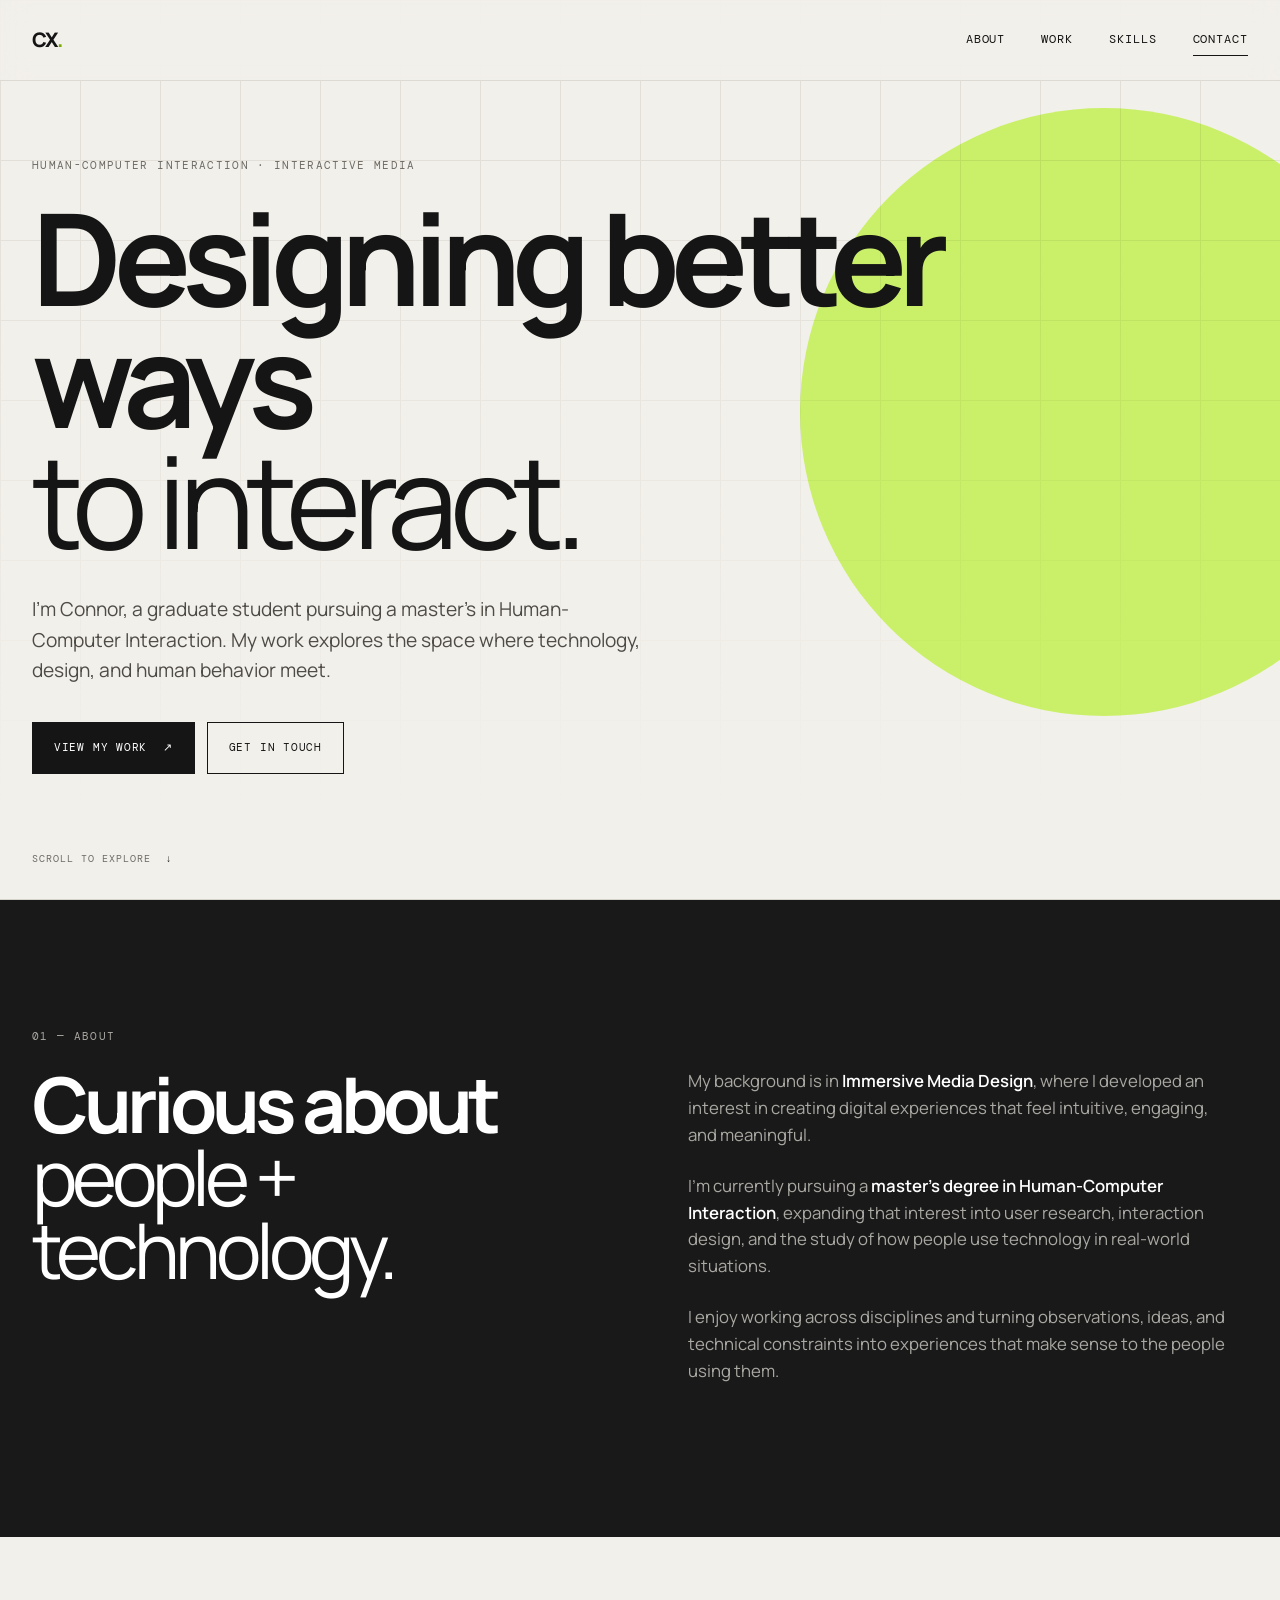
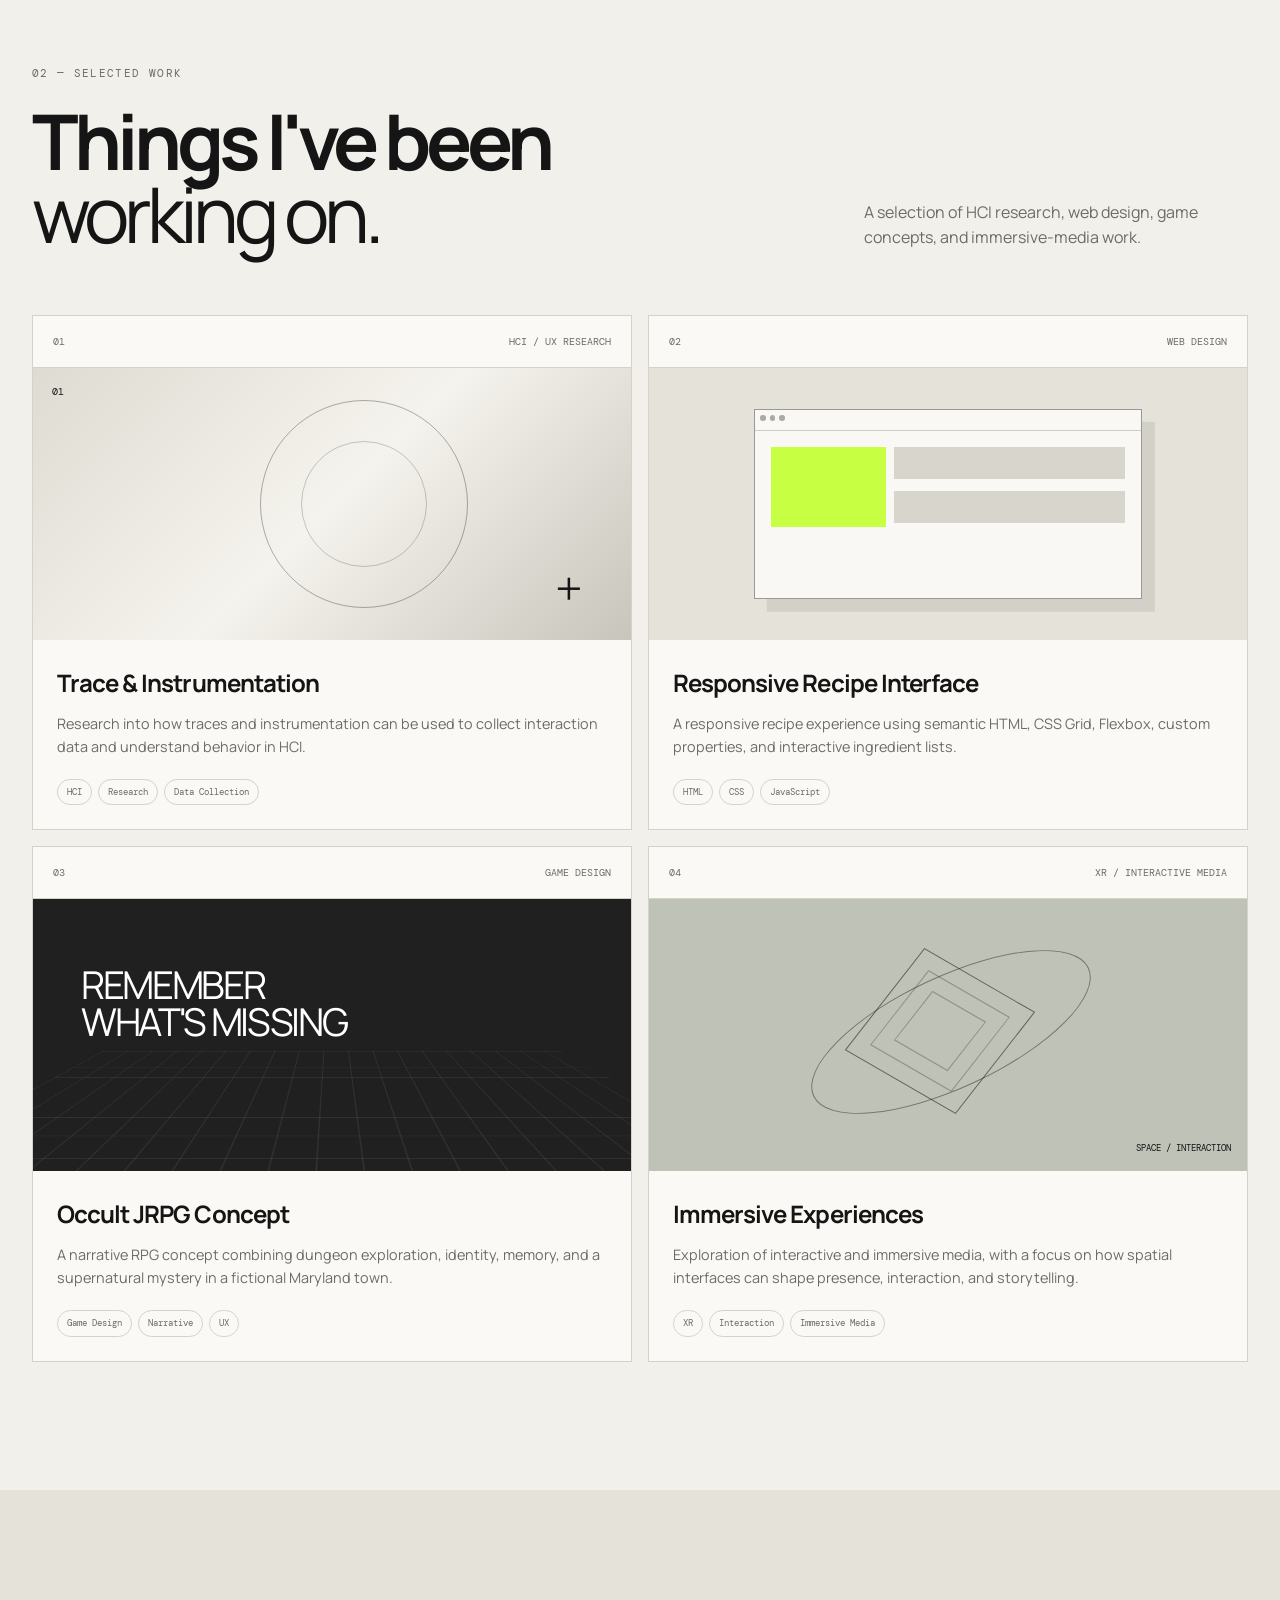
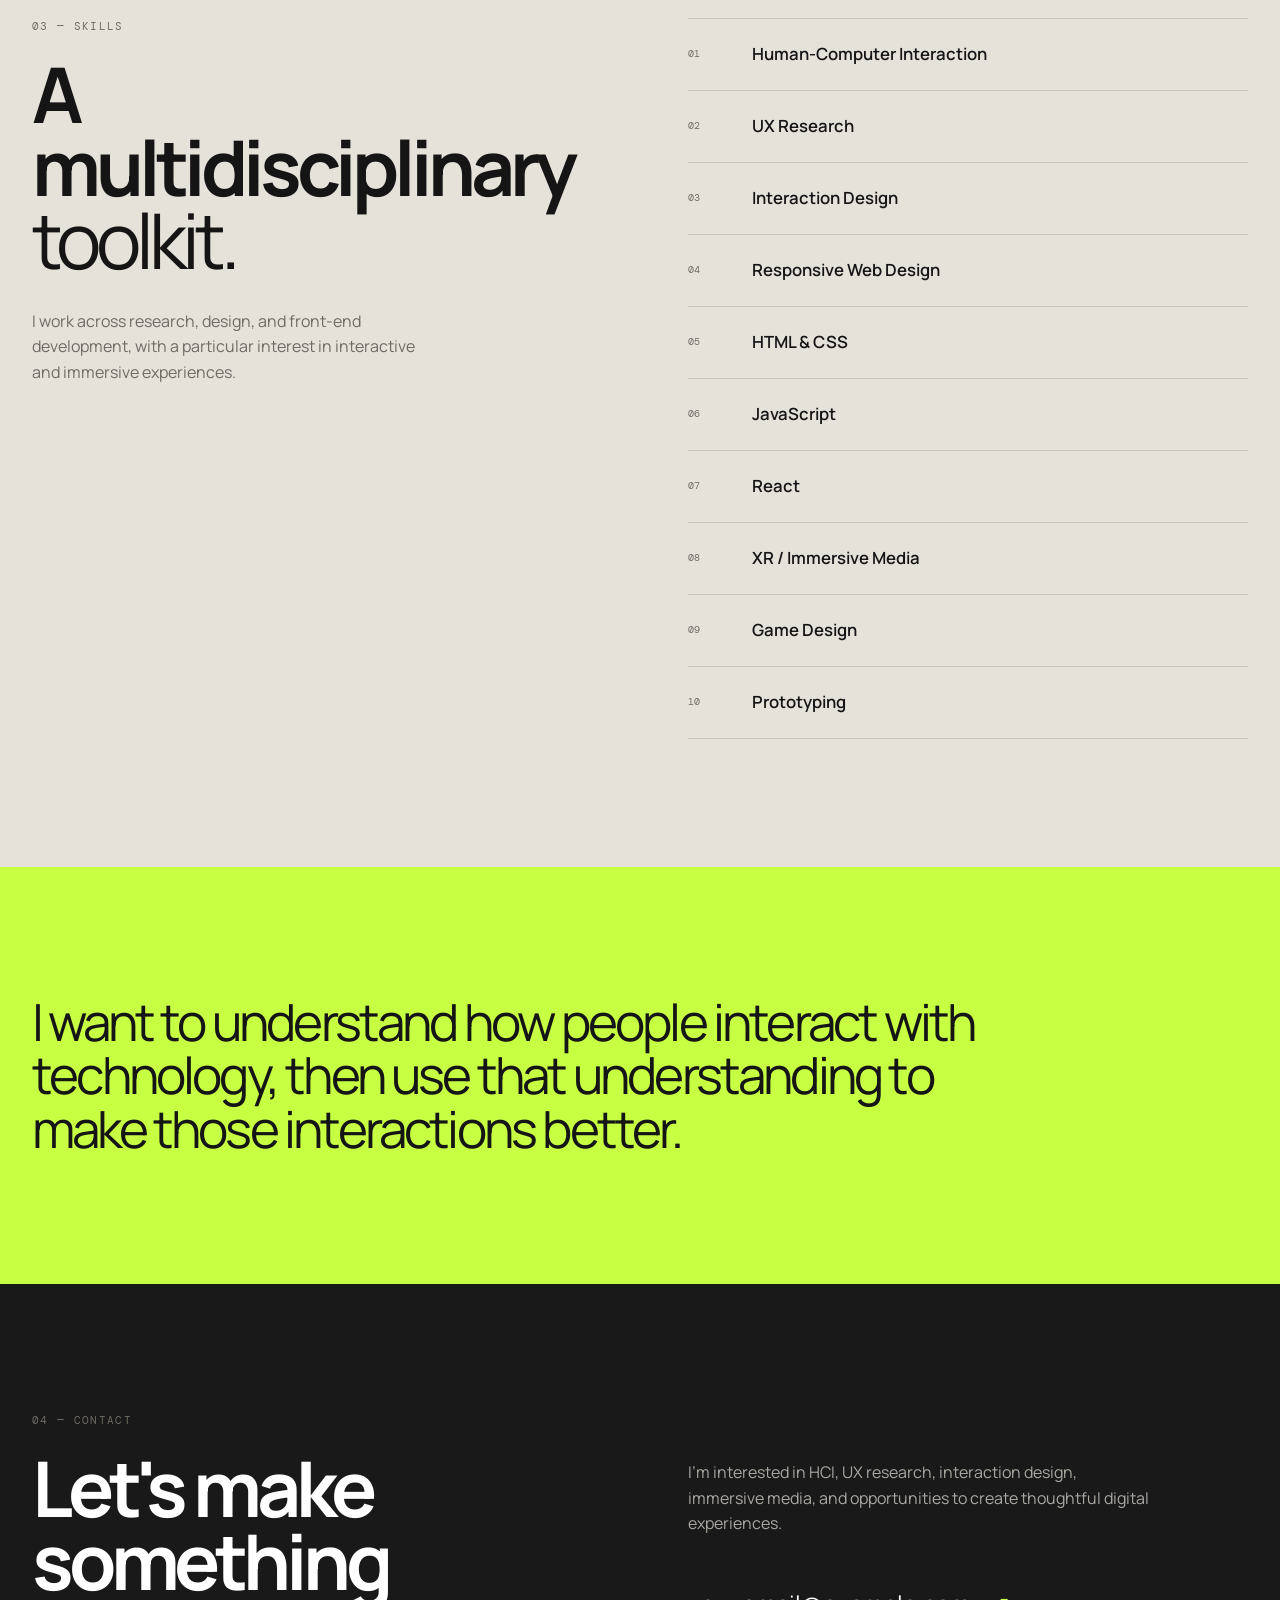
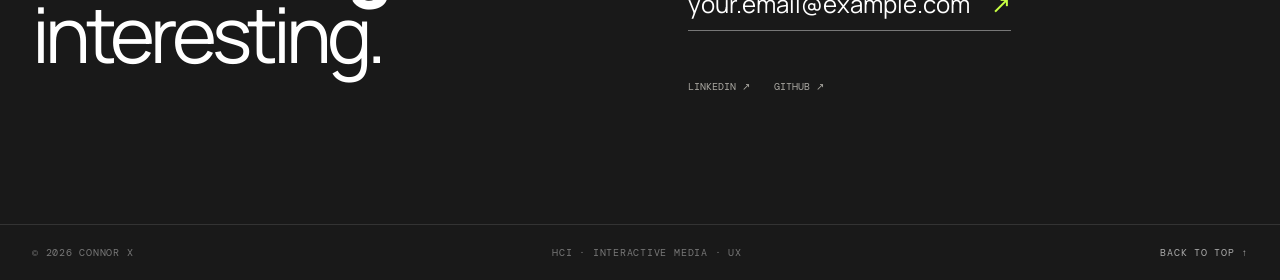
==== index.html @ c1ee963e "initial commit" ====
<!DOCTYPE html>
<html lang="en">
<head>
  <meta charset="UTF-8">
  <meta name="viewport" content="width=device-width, initial-scale=1.0">
  <meta name="description" content="Connor X — Human-Computer Interaction and immersive media portfolio.">
  <title>Connor X | HCI & Interactive Media</title>
  <link rel="stylesheet" href="style.css">
</head>
<body>
  <header class="site-header">
    <nav class="nav container" aria-label="Main navigation">
      <a class="logo" href="#top">CX<span>.</span></a>
      <button class="menu-toggle" aria-label="Open navigation" aria-expanded="false">
        <span></span><span></span><span></span>
      </button>
      <div class="nav-links">
        <a href="#about">About</a>
        <a href="#work">Work</a>
        <a href="#skills">Skills</a>
        <a href="#contact">Contact</a>
      </div>
    </nav>
  </header>

  <main id="top">
    <section class="hero">
      <div class="hero-grid" aria-hidden="true"></div>
      <div class="hero-orb" aria-hidden="true"></div>

      <div class="container hero-content">
        <p class="eyebrow">Human-Computer Interaction · Interactive Media</p>
        <h1>Designing better ways<br><em>to interact.</em></h1>
        <p class="hero-copy">
          I'm Connor, a graduate student pursuing a master's in Human-Computer
          Interaction. My work explores the space where technology, design,
          and human behavior meet.
        </p>
        <div class="hero-actions">
          <a class="button primary" href="#work">View my work <span>↗</span></a>
          <a class="button secondary" href="#contact">Get in touch</a>
        </div>
      </div>

      <div class="scroll-note">SCROLL TO EXPLORE <span>↓</span></div>
    </section>

    <section id="about" class="section about">
      <div class="container split">
        <div>
          <p class="eyebrow">01 — About</p>
          <h2>Curious about<br><em>people + technology.</em></h2>
        </div>

        <div class="about-copy">
          <p>
            My background is in <strong>Immersive Media Design</strong>, where I
            developed an interest in creating digital experiences that feel
            intuitive, engaging, and meaningful.
          </p>
          <p>
            I'm currently pursuing a <strong>master's degree in Human-Computer
            Interaction</strong>, expanding that interest into user research,
            interaction design, and the study of how people use technology in
            real-world situations.
          </p>
          <p>
            I enjoy working across disciplines and turning observations,
            ideas, and technical constraints into experiences that make sense
            to the people using them.
          </p>
        </div>
      </div>
    </section>

    <section id="work" class="section work">
      <div class="container">
        <div class="section-heading">
          <div>
            <p class="eyebrow">02 — Selected work</p>
            <h2>Things I've been<br><em>working on.</em></h2>
          </div>
          <p class="section-intro">
            A selection of HCI research, web design, game concepts, and
            immersive-media work.
          </p>
        </div>

        <div class="project-grid">
          <article class="project-card">
            <div class="project-top">
              <span>01</span>
              <span>HCI / UX Research</span>
            </div>
            <div class="project-visual research-visual">
              <span class="visual-number">01</span>
              <div class="visual-ring"></div>
              <div class="visual-cross">+</div>
            </div>
            <div class="project-info">
              <h3>Trace &amp; Instrumentation</h3>
              <p>
                Research into how traces and instrumentation can be used to
                collect interaction data and understand behavior in HCI.
              </p>
              <div class="tags">
                <span>HCI</span><span>Research</span><span>Data Collection</span>
              </div>
            </div>
          </article>

          <article class="project-card">
            <div class="project-top">
              <span>02</span>
              <span>Web Design</span>
            </div>
            <div class="project-visual web-visual">
              <div class="browser-frame">
                <div class="browser-bar"><i></i><i></i><i></i></div>
                <div class="browser-content">
                  <div></div><div></div><div></div>
                </div>
              </div>
            </div>
            <div class="project-info">
              <h3>Responsive Recipe Interface</h3>
              <p>
                A responsive recipe experience using semantic HTML, CSS Grid,
                Flexbox, custom properties, and interactive ingredient lists.
              </p>
              <div class="tags">
                <span>HTML</span><span>CSS</span><span>JavaScript</span>
              </div>
            </div>
          </article>

          <article class="project-card">
            <div class="project-top">
              <span>03</span>
              <span>Game Design</span>
            </div>
            <div class="project-visual game-visual">
              <span class="game-title">REMEMBER<br>WHAT'S MISSING</span>
              <div class="game-grid"></div>
            </div>
            <div class="project-info">
              <h3>Occult JRPG Concept</h3>
              <p>
                A narrative RPG concept combining dungeon exploration,
                identity, memory, and a supernatural mystery in a fictional
                Maryland town.
              </p>
              <div class="tags">
                <span>Game Design</span><span>Narrative</span><span>UX</span>
              </div>
            </div>
          </article>

          <article class="project-card">
            <div class="project-top">
              <span>04</span>
              <span>XR / Interactive Media</span>
            </div>
            <div class="project-visual xr-visual">
              <div class="xr-cube"></div>
              <div class="xr-orbit"></div>
              <span class="xr-label">SPACE / INTERACTION</span>
            </div>
            <div class="project-info">
              <h3>Immersive Experiences</h3>
              <p>
                Exploration of interactive and immersive media, with a focus
                on how spatial interfaces can shape presence, interaction,
                and storytelling.
              </p>
              <div class="tags">
                <span>XR</span><span>Interaction</span><span>Immersive Media</span>
              </div>
            </div>
          </article>
        </div>
      </div>
    </section>

    <section id="skills" class="section skills">
      <div class="container split skills-layout">
        <div>
          <p class="eyebrow">03 — Skills</p>
          <h2>A multidisciplinary<br><em>toolkit.</em></h2>
          <p class="muted">
            I work across research, design, and front-end development, with a
            particular interest in interactive and immersive experiences.
          </p>
        </div>

        <div class="skill-list">
          <div class="skill"><span>01</span><strong>Human-Computer Interaction</strong></div>
          <div class="skill"><span>02</span><strong>UX Research</strong></div>
          <div class="skill"><span>03</span><strong>Interaction Design</strong></div>
          <div class="skill"><span>04</span><strong>Responsive Web Design</strong></div>
          <div class="skill"><span>05</span><strong>HTML &amp; CSS</strong></div>
          <div class="skill"><span>06</span><strong>JavaScript</strong></div>
          <div class="skill"><span>07</span><strong>React</strong></div>
          <div class="skill"><span>08</span><strong>XR / Immersive Media</strong></div>
          <div class="skill"><span>09</span><strong>Game Design</strong></div>
          <div class="skill"><span>10</span><strong>Prototyping</strong></div>
        </div>
      </div>
    </section>

    <section class="statement">
      <div class="container">
        <p>
          I want to understand how people interact with technology,
          then use that understanding to make those interactions better.
        </p>
      </div>
    </section>

    <section id="contact" class="section contact">
      <div class="container contact-inner">
        <div>
          <p class="eyebrow">04 — Contact</p>
          <h2>Let's make something<br><em>interesting.</em></h2>
        </div>

        <div class="contact-right">
          <p>
            I'm interested in HCI, UX research, interaction design, immersive
            media, and opportunities to create thoughtful digital experiences.
          </p>

          <!-- Replace these placeholder links with your actual contact information. -->
          <a class="contact-link" href="mailto:your.email@example.com">
            your.email@example.com <span>↗</span>
          </a>

          <div class="socials">
            <a href="#" aria-label="LinkedIn">LinkedIn ↗</a>
            <a href="#" aria-label="GitHub">GitHub ↗</a>
          </div>
        </div>
      </div>
    </section>
  </main>

  <footer>
    <div class="container footer-inner">
      <span>© <span id="year"></span> Connor X</span>
      <span>HCI · Interactive Media · UX</span>
      <a href="#top">Back to top ↑</a>
    </div>
  </footer>

  <script src="script.js"></script>
</body>
</html>
---- style.css ----
@import url('https://fonts.googleapis.com/css2?family=DM+Mono:wght@400;500&family=Manrope:wght@400;500;600;700;800&display=swap');

:root {
  --bg: #f2f0ea;
  --surface: #faf9f5;
  --ink: #151515;
  --muted: #6e6b65;
  --line: #d5d2ca;
  --accent: #c7ff43;
  --dark: #191919;
  --dark-muted: #aaa8a2;
  --space: clamp(5rem, 10vw, 9rem);
  --container: 76rem;
}

* { box-sizing: border-box; }

html {
  scroll-behavior: smooth;
  scroll-padding-top: 5rem;
}

body {
  margin: 0;
  background: var(--bg);
  color: var(--ink);
  font-family: "Manrope", sans-serif;
  line-height: 1.6;
}

body.menu-open { overflow: hidden; }

a { color: inherit; text-decoration: none; }

button { font: inherit; }

.container {
  width: min(calc(100% - 3rem), var(--container));
  margin-inline: auto;
}

/* Navigation */
.site-header {
  position: fixed;
  z-index: 100;
  inset: 0 0 auto;
  background: rgba(242, 240, 234, .88);
  backdrop-filter: blur(14px);
  border-bottom: 1px solid rgba(213, 210, 202, .7);
}

.nav {
  height: 5rem;
  display: flex;
  align-items: center;
  justify-content: space-between;
}

.logo {
  font-size: 1.25rem;
  font-weight: 800;
  letter-spacing: -.06em;
}

.logo span { color: #79a900; }

.nav-links {
  display: flex;
  gap: 2.25rem;
  font-family: "DM Mono", monospace;
  font-size: .72rem;
  text-transform: uppercase;
  letter-spacing: .08em;
}

.nav-links a { position: relative; }

.nav-links a::after {
  content: "";
  position: absolute;
  left: 0;
  bottom: -.4rem;
  width: 100%;
  height: 1px;
  background: var(--ink);
  transform: scaleX(0);
  transform-origin: right;
  transition: transform .25s ease;
}

.nav-links a:hover::after,
.nav-links a.active::after {
  transform: scaleX(1);
  transform-origin: left;
}

.menu-toggle {
  display: none;
  width: 2.5rem;
  height: 2.5rem;
  padding: .5rem;
  border: 0;
  background: transparent;
  cursor: pointer;
}

.menu-toggle span {
  display: block;
  width: 1.4rem;
  height: 1px;
  margin: .3rem auto;
  background: var(--ink);
  transition: transform .2s ease, opacity .2s ease;
}

/* Typography */
.eyebrow {
  margin: 0 0 1.4rem;
  font-family: "DM Mono", monospace;
  font-size: .7rem;
  text-transform: uppercase;
  letter-spacing: .12em;
  color: var(--muted);
}

h1, h2 {
  margin: 0;
  font-weight: 700;
  letter-spacing: -.065em;
  line-height: .95;
}

h1 em, h2 em {
  font-style: normal;
  font-weight: 400;
}

h2 { font-size: clamp(3rem, 6vw, 5.7rem); }

/* Hero */
.hero {
  min-height: 100svh;
  position: relative;
  overflow: hidden;
  display: grid;
  align-items: center;
  border-bottom: 1px solid var(--line);
}

.hero-grid {
  position: absolute;
  inset: 0;
  opacity: .55;
  background-image:
    linear-gradient(var(--line) 1px, transparent 1px),
    linear-gradient(90deg, var(--line) 1px, transparent 1px);
  background-size: 5rem 5rem;
  mask-image: linear-gradient(to bottom, black 20%, transparent 90%);
}

.hero-orb {
  position: absolute;
  width: 38rem;
  height: 38rem;
  right: -8rem;
  top: 12%;
  border-radius: 50%;
  background: var(--accent);
  opacity: .75;
  mix-blend-mode: multiply;
}

.hero-content {
  position: relative;
  z-index: 1;
  padding-block: 8rem 6rem;
}

.hero h1 {
  max-width: 62rem;
  font-size: clamp(4rem, 10vw, 8.5rem);
}

.hero-copy {
  max-width: 38rem;
  margin: 2rem 0 0;
  color: #4e4b46;
  font-size: clamp(1rem, 1.5vw, 1.2rem);
}

.hero-actions {
  display: flex;
  gap: .75rem;
  margin-top: 2.25rem;
}

.button {
  display: inline-flex;
  align-items: center;
  gap: 1rem;
  min-height: 3.25rem;
  padding: 0 1.3rem;
  border: 1px solid var(--ink);
  font-family: "DM Mono", monospace;
  font-size: .7rem;
  text-transform: uppercase;
  letter-spacing: .07em;
  transition: .2s ease;
}

.button.primary {
  background: var(--ink);
  color: white;
}

.button.primary:hover {
  background: #343434;
  transform: translateY(-2px);
}

.button.secondary:hover {
  background: var(--accent);
  transform: translateY(-2px);
}

.scroll-note {
  position: absolute;
  z-index: 1;
  bottom: 2rem;
  left: max(1.5rem, calc((100% - var(--container)) / 2));
  font-family: "DM Mono", monospace;
  font-size: .62rem;
  letter-spacing: .1em;
  color: var(--muted);
}

.scroll-note span {
  margin-left: .5rem;
  color: var(--ink);
}

/* Sections */
.section { padding-block: var(--space); }

.split {
  display: grid;
  grid-template-columns: 1fr 1fr;
  gap: 6rem;
}

.about {
  background: var(--dark);
  color: white;
}

.about .eyebrow { color: var(--dark-muted); }

.about-copy {
  max-width: 34rem;
  padding-top: 2.5rem;
  color: var(--dark-muted);
  font-size: 1.05rem;
}

.about-copy p { margin: 0 0 1.5rem; }

.about-copy strong { color: white; font-weight: 600; }

.section-heading {
  display: flex;
  align-items: end;
  justify-content: space-between;
  gap: 4rem;
  margin-bottom: 4rem;
}

.section-intro {
  max-width: 24rem;
  margin: 0;
  color: var(--muted);
}

/* Projects */
.project-grid {
  display: grid;
  grid-template-columns: repeat(2, 1fr);
  gap: 1rem;
}

.project-card {
  background: var(--surface);
  border: 1px solid var(--line);
  overflow: hidden;
  transition: transform .3s ease, box-shadow .3s ease;
}

.project-card:hover {
  transform: translateY(-6px);
  box-shadow: 0 1rem 2.5rem rgba(0,0,0,.08);
}

.project-top {
  display: flex;
  justify-content: space-between;
  padding: 1.1rem 1.25rem;
  border-bottom: 1px solid var(--line);
  font-family: "DM Mono", monospace;
  font-size: .62rem;
  text-transform: uppercase;
  color: var(--muted);
}

.project-visual {
  height: 17rem;
  position: relative;
  overflow: hidden;
}

/* Project visual 01 */
.research-visual {
  background: linear-gradient(135deg, #dedbd2, #f5f3ed 50%, #c8c5bc);
}

.visual-number {
  position: absolute;
  top: 1rem;
  left: 1.2rem;
  font-family: "DM Mono", monospace;
  font-size: .65rem;
}

.visual-ring {
  position: absolute;
  width: 13rem;
  height: 13rem;
  top: 2rem;
  left: 38%;
  border: 1px solid rgba(0,0,0,.3);
  border-radius: 50%;
}

.visual-ring::after {
  content: "";
  position: absolute;
  inset: 2.5rem;
  border: 1px solid rgba(0,0,0,.2);
  border-radius: 50%;
}

.visual-cross {
  position: absolute;
  right: 8%;
  bottom: 5%;
  font-size: 3rem;
  font-weight: 300;
}

/* Project visual 02 */
.web-visual {
  display: grid;
  place-items: center;
  background:
    linear-gradient(90deg, transparent 49.5%, rgba(0,0,0,.12) 50%, transparent 50.5%),
    linear-gradient(0deg, transparent 49.5%, rgba(0,0,0,.12) 50%, transparent 50.5%),
    #e5e2d9;
  background-size: 3rem 3rem;
}

.browser-frame {
  width: 65%;
  height: 70%;
  background: #f9f8f4;
  border: 1px solid #999;
  box-shadow: .8rem .8rem 0 rgba(0,0,0,.08);
}

.browser-bar {
  height: 1.3rem;
  padding: .35rem;
  display: flex;
  gap: .25rem;
  border-bottom: 1px solid #ccc;
}

.browser-bar i {
  display: block;
  width: .35rem;
  height: .35rem;
  border-radius: 50%;
  background: #aaa;
}

.browser-content {
  display: grid;
  grid-template-columns: 1fr 2fr;
  gap: .5rem;
  padding: 1rem;
}

.browser-content div {
  height: 2rem;
  background: #d8d5cc;
}

.browser-content div:first-child {
  grid-row: span 2;
  height: 5rem;
  background: var(--accent);
}

/* Project visual 03 */
.game-visual {
  background: #202020;
  color: white;
}

.game-grid {
  position: absolute;
  inset: 0;
  background-image:
    linear-gradient(rgba(255,255,255,.08) 1px, transparent 1px),
    linear-gradient(90deg, rgba(255,255,255,.08) 1px, transparent 1px);
  background-size: 2rem 2rem;
  transform: perspective(350px) rotateX(55deg) scale(1.5);
  transform-origin: bottom;
}

.game-title {
  position: absolute;
  z-index: 2;
  top: 25%;
  left: 8%;
  font-size: clamp(1.4rem, 3vw, 2.4rem);
  line-height: .95;
  letter-spacing: -.06em;
}

/* Project visual 04 */
.xr-visual {
  background: #bfc2b7;
}

.xr-cube {
  position: absolute;
  width: 8rem;
  height: 8rem;
  left: 38%;
  top: 25%;
  border: 1px solid rgba(0,0,0,.5);
  transform: rotate(30deg) skew(-8deg);
}

.xr-cube::before,
.xr-cube::after {
  content: "";
  position: absolute;
  inset: 1rem;
  border: 1px solid rgba(0,0,0,.25);
}

.xr-cube::after {
  inset: 2rem;
}

.xr-orbit {
  position: absolute;
  width: 19rem;
  height: 7rem;
  left: 25%;
  top: 28%;
  border: 1px solid rgba(0,0,0,.4);
  border-radius: 50%;
  transform: rotate(-25deg);
}

.xr-label {
  position: absolute;
  right: 1rem;
  bottom: 1rem;
  font-family: "DM Mono", monospace;
  font-size: .55rem;
}

.project-info { padding: 1.5rem; }

.project-info h3 {
  margin: 0 0 .6rem;
  font-size: 1.5rem;
  letter-spacing: -.04em;
}

.project-info p {
  margin: 0 0 1.3rem;
  color: var(--muted);
  font-size: .9rem;
}

.tags {
  display: flex;
  flex-wrap: wrap;
  gap: .4rem;
}

.tags span {
  padding: .3rem .55rem;
  border: 1px solid var(--line);
  border-radius: 100px;
  font-family: "DM Mono", monospace;
  font-size: .58rem;
  color: var(--muted);
}

/* Skills */
.skills { background: #e5e2da; }

.skills-layout { align-items: start; }

.muted {
  max-width: 24rem;
  margin-top: 2rem;
  color: var(--muted);
}

.skill-list { border-top: 1px solid #c7c4bc; }

.skill {
  display: grid;
  grid-template-columns: 3rem 1fr;
  gap: 1rem;
  align-items: center;
  min-height: 4.5rem;
  border-bottom: 1px solid #c7c4bc;
}

.skill span {
  font-family: "DM Mono", monospace;
  font-size: .65rem;
  color: var(--muted);
}

.skill strong {
  font-size: 1.05rem;
  font-weight: 600;
}

/* Statement */
.statement {
  padding-block: 8rem;
  background: var(--accent);
}

.statement p {
  max-width: 60rem;
  margin: 0;
  font-size: clamp(2rem, 4vw, 4.2rem);
  line-height: 1.05;
  letter-spacing: -.055em;
}

/* Contact */
.contact {
  background: var(--dark);
  color: white;
}

.contact-inner {
  display: grid;
  grid-template-columns: 1fr 1fr;
  gap: 6rem;
}

.contact-right { padding-top: 2rem; }

.contact-right > p {
  max-width: 29rem;
  color: var(--dark-muted);
}

.contact-link {
  display: inline-block;
  margin-top: 2rem;
  padding-bottom: .45rem;
  border-bottom: 1px solid #777;
  font-size: clamp(1.1rem, 2vw, 1.5rem);
}

.contact-link span {
  margin-left: 1rem;
  color: var(--accent);
}

.socials {
  display: flex;
  gap: 1.5rem;
  margin-top: 3rem;
}

.socials a {
  font-family: "DM Mono", monospace;
  font-size: .65rem;
  text-transform: uppercase;
  color: var(--dark-muted);
}

.socials a:hover { color: white; }

/* Footer */
footer {
  background: var(--dark);
  color: #777;
  border-top: 1px solid #333;
  padding-block: 1.25rem;
}

.footer-inner {
  display: flex;
  justify-content: space-between;
  font-family: "DM Mono", monospace;
  font-size: .6rem;
  text-transform: uppercase;
  letter-spacing: .08em;
}

.footer-inner a { color: #aaa; }

/* Mobile */
@media (max-width: 48rem) {
  .container { width: min(calc(100% - 2rem), var(--container)); }

  .nav { height: 4.25rem; }

  .menu-toggle { display: block; }

  .nav-links {
    position: absolute;
    top: 4.25rem;
    left: 0;
    right: 0;
    display: none;
    padding: 1.25rem 1rem 1.5rem;
    background: var(--bg);
    border-bottom: 1px solid var(--line);
    flex-direction: column;
    gap: 1rem;
  }

  .nav-links.open { display: flex; }

  .menu-toggle.open span:nth-child(1) { transform: translateY(.4rem) rotate(45deg); }
  .menu-toggle.open span:nth-child(2) { opacity: 0; }
  .menu-toggle.open span:nth-child(3) { transform: translateY(-.4rem) rotate(-45deg); }

  .hero-content { padding-top: 8rem; }

  .hero h1 { font-size: clamp(3.5rem, 17vw, 6rem); }

  .hero-orb {
    width: 20rem;
    height: 20rem;
    right: -9rem;
    top: 25%;
  }

  .hero-copy { max-width: 29rem; }

  .hero-actions {
    flex-direction: column;
    align-items: stretch;
    max-width: 18rem;
  }

  .button { justify-content: space-between; }

  .scroll-note { display: none; }

  .split,
  .contact-inner {
    grid-template-columns: 1fr;
    gap: 2.5rem;
  }

  .about-copy,
  .contact-right { padding-top: 0; }

  .section-heading {
    display: block;
    margin-bottom: 2.5rem;
  }

  .section-intro { margin-top: 1.5rem; }

  .project-grid { grid-template-columns: 1fr; }

  .project-visual { height: 14rem; }

  .statement { padding-block: 5rem; }

  .footer-inner {
    gap: 1rem;
    flex-wrap: wrap;
  }
}

@media (prefers-reduced-motion: reduce) {
  html { scroll-behavior: auto; }

  *, *::before, *::after {
    transition: none !important;
  }
}
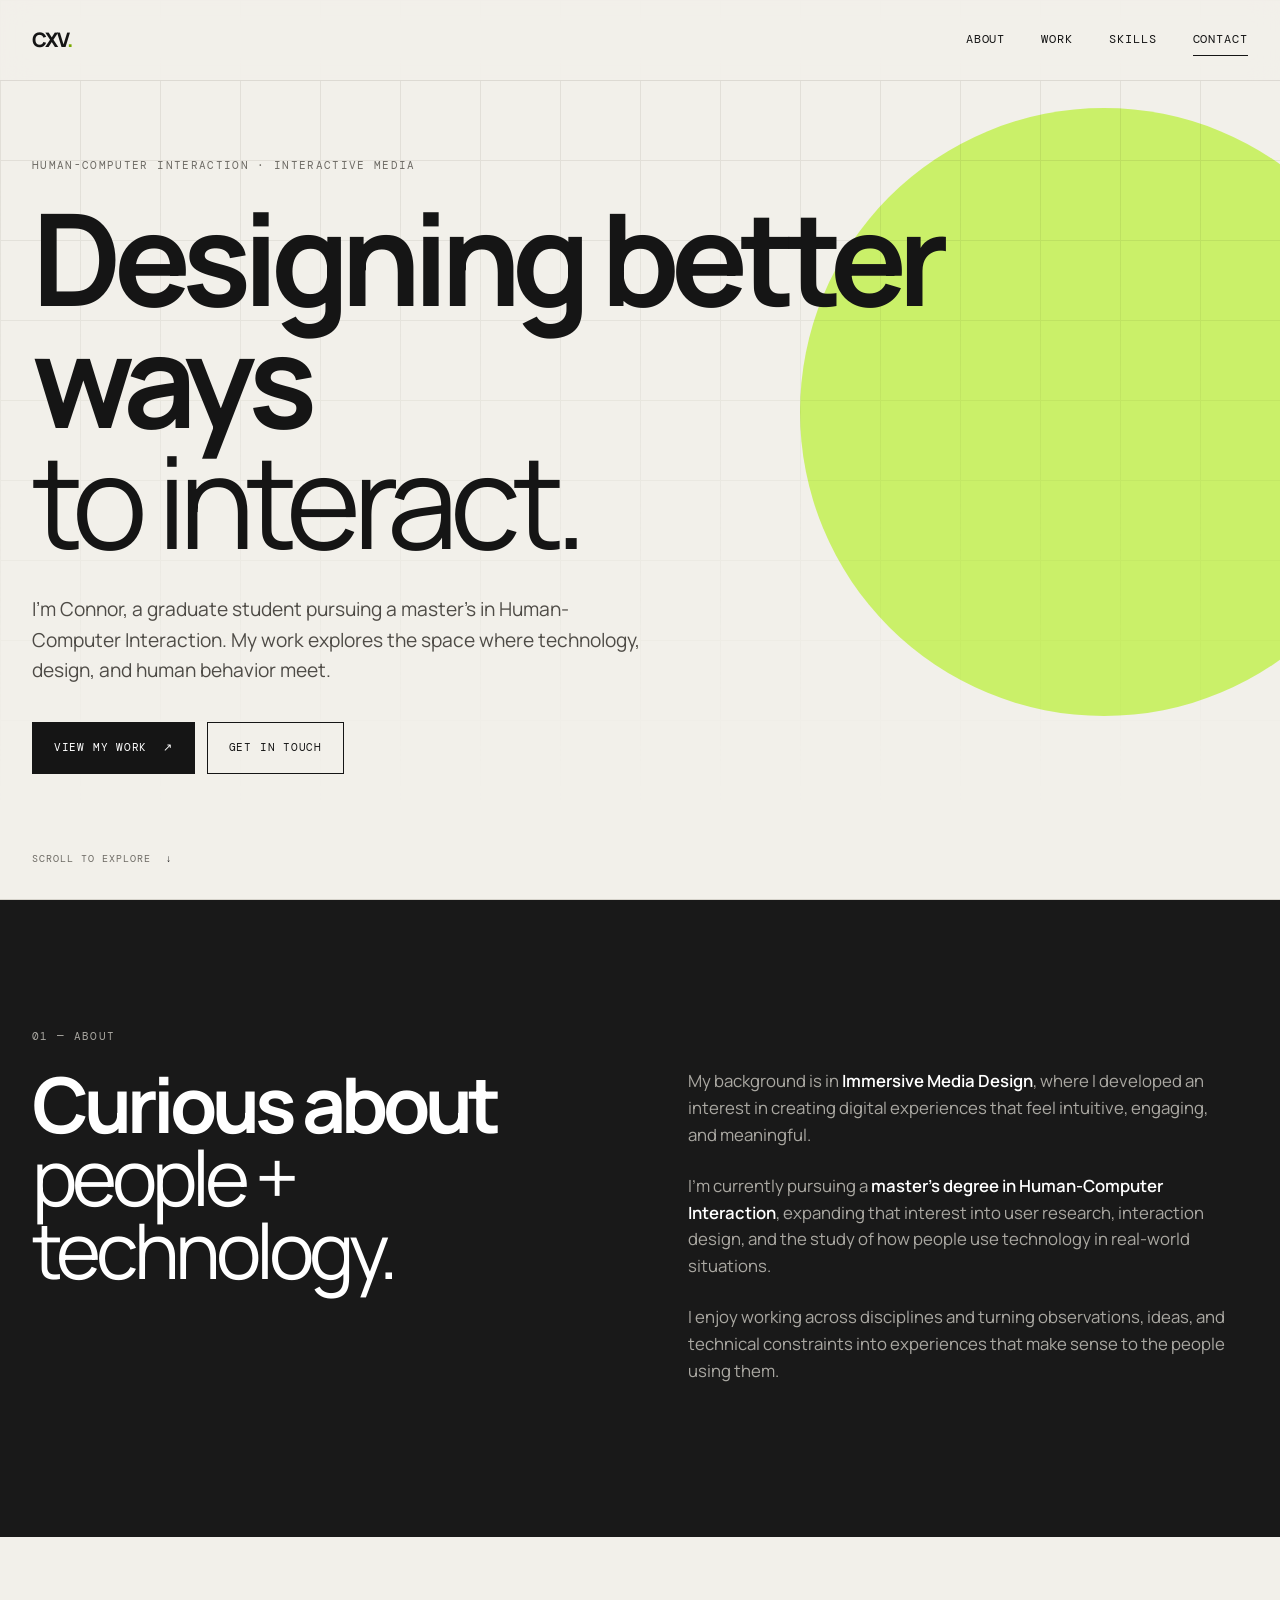
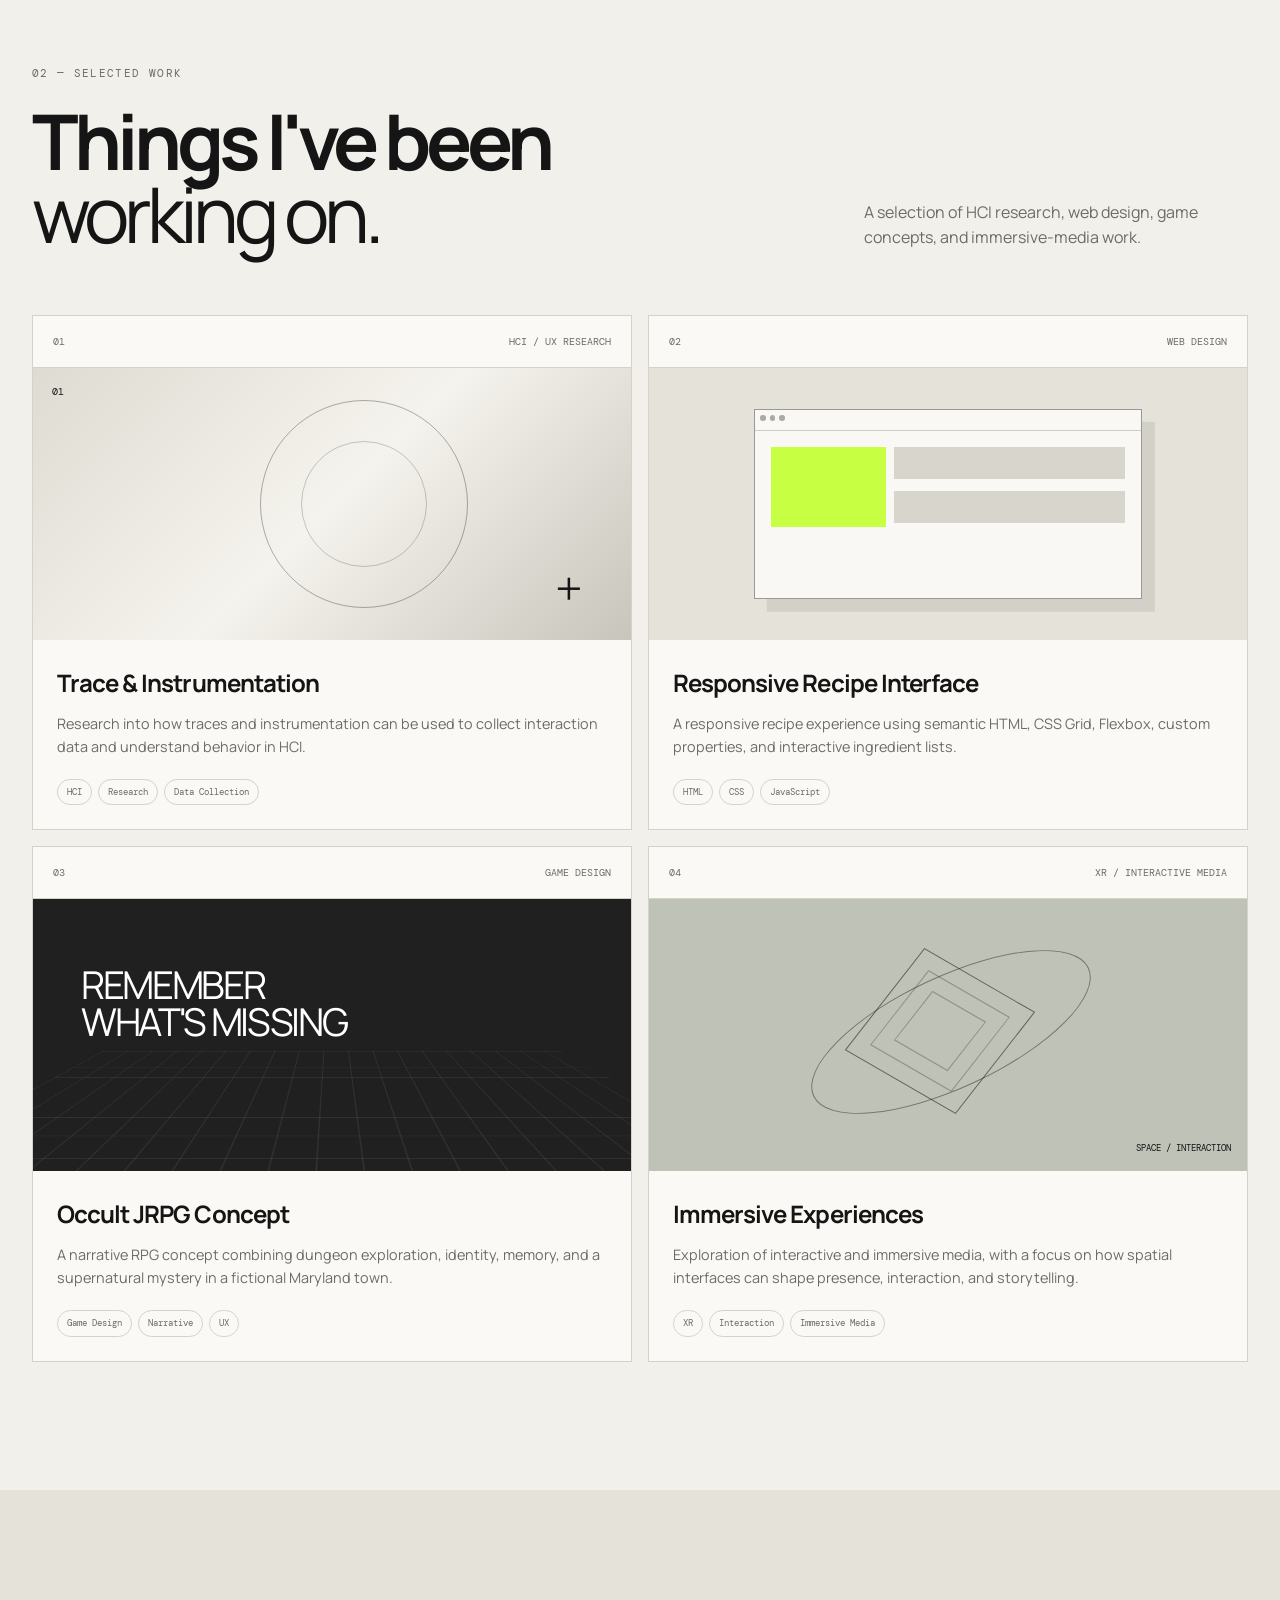
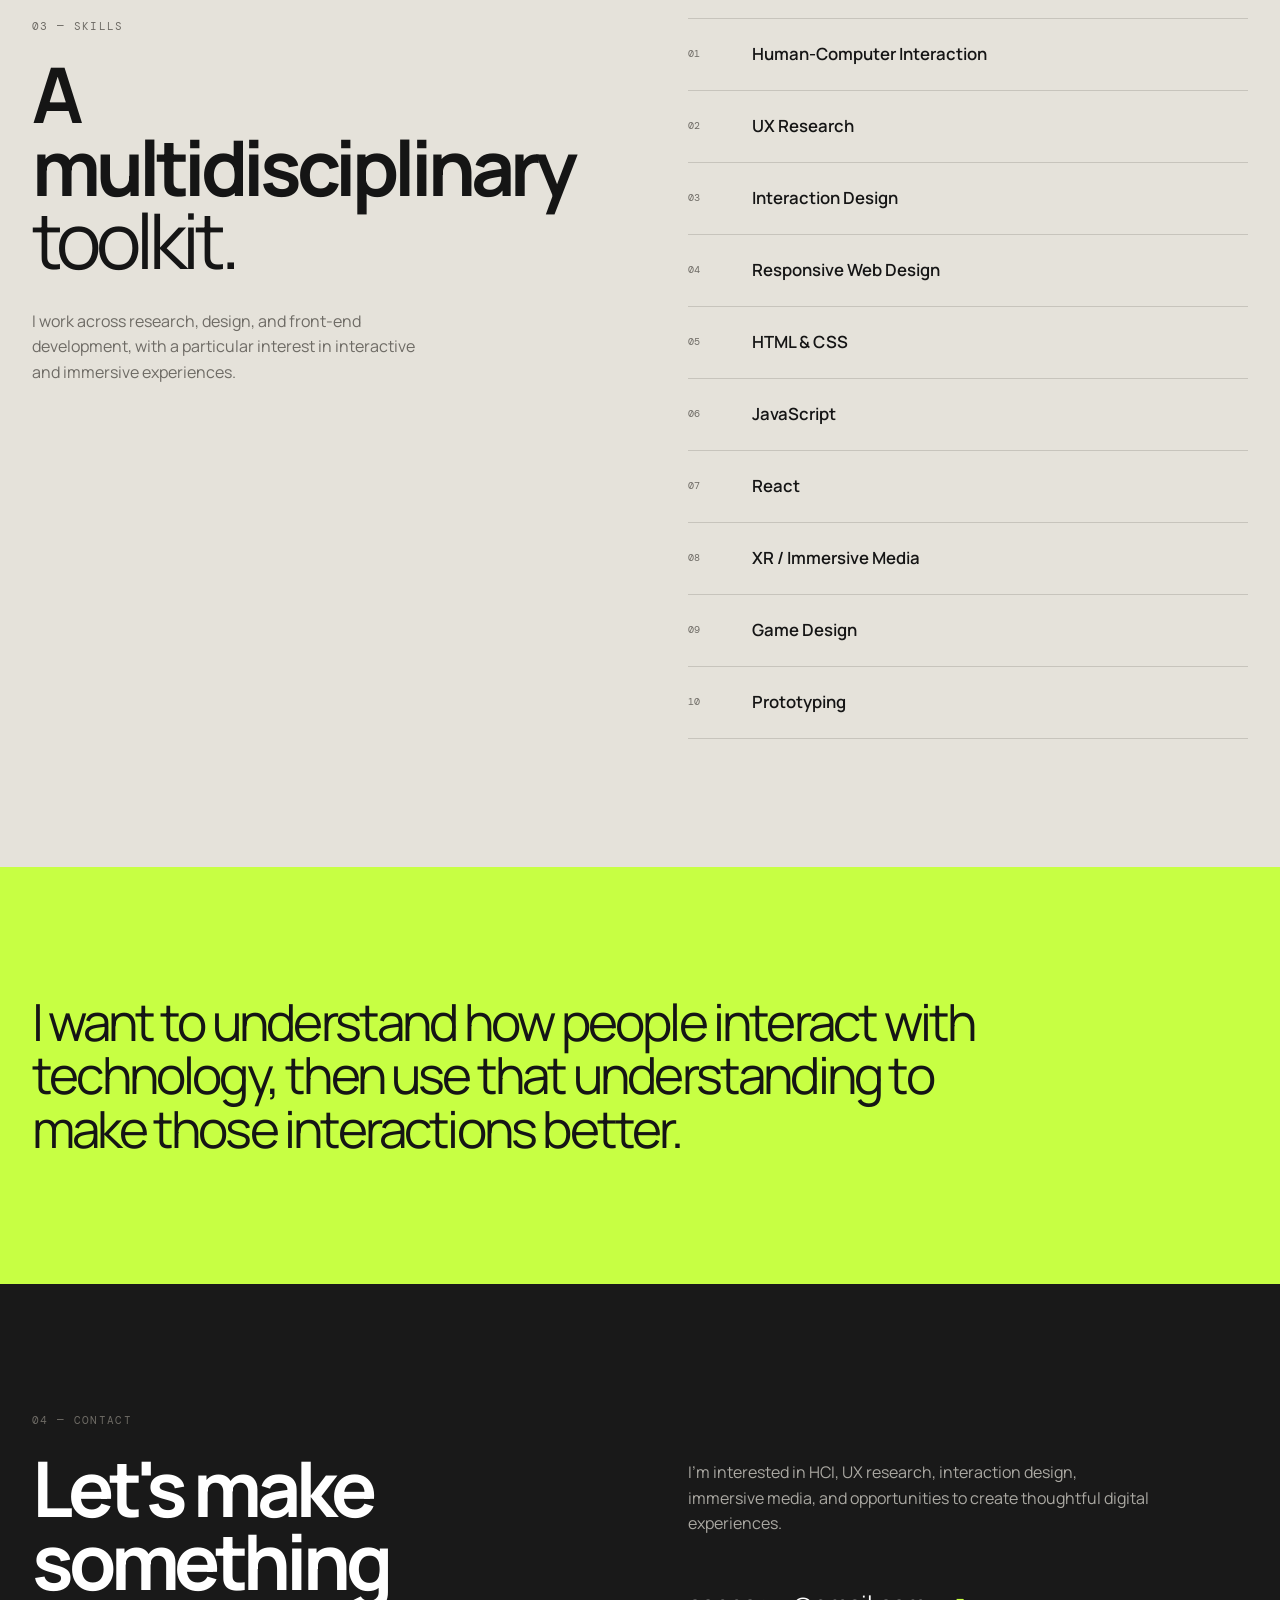
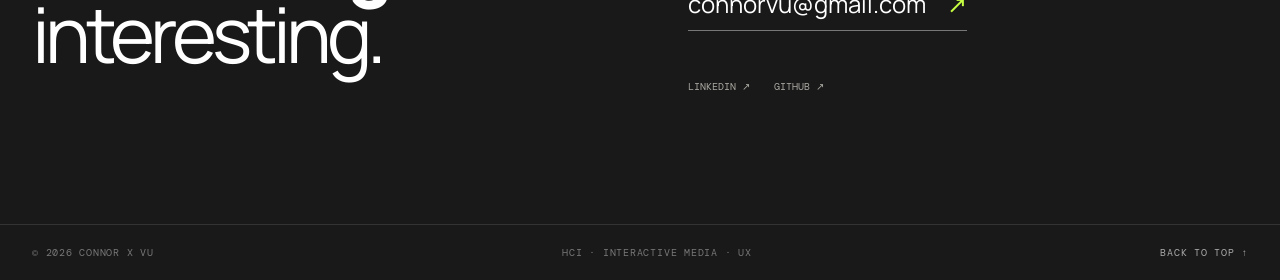
==== commit e411a6e3: "Add files via upload" ====
--- a/index.html
+++ b/index.html
@@ -4,13 +4,13 @@
   <meta charset="UTF-8">
   <meta name="viewport" content="width=device-width, initial-scale=1.0">
   <meta name="description" content="Connor X — Human-Computer Interaction and immersive media portfolio.">
-  <title>Connor X | HCI & Interactive Media</title>
+  <title>Connor Vu | HCI & Interactive Media</title>
   <link rel="stylesheet" href="style.css">
 </head>
 <body>
   <header class="site-header">
     <nav class="nav container" aria-label="Main navigation">
-      <a class="logo" href="#top">CX<span>.</span></a>
+      <a class="logo" href="#top">CXV<span>.</span></a>
       <button class="menu-toggle" aria-label="Open navigation" aria-expanded="false">
         <span></span><span></span><span></span>
       </button>
@@ -231,8 +231,8 @@
           </p>
 
           <!-- Replace these placeholder links with your actual contact information. -->
-          <a class="contact-link" href="mailto:your.email@example.com">
-            your.email@example.com <span>↗</span>
+          <a class="contact-link" href="mailto:connorvu@gmail.com">
+            connorvu@gmail.com <span>↗</span>
           </a>
 
           <div class="socials">
@@ -246,7 +246,7 @@
 
   <footer>
     <div class="container footer-inner">
-      <span>© <span id="year"></span> Connor X</span>
+      <span>© <span id="year"></span> Connor X Vu</span>
       <span>HCI · Interactive Media · UX</span>
       <a href="#top">Back to top ↑</a>
     </div>
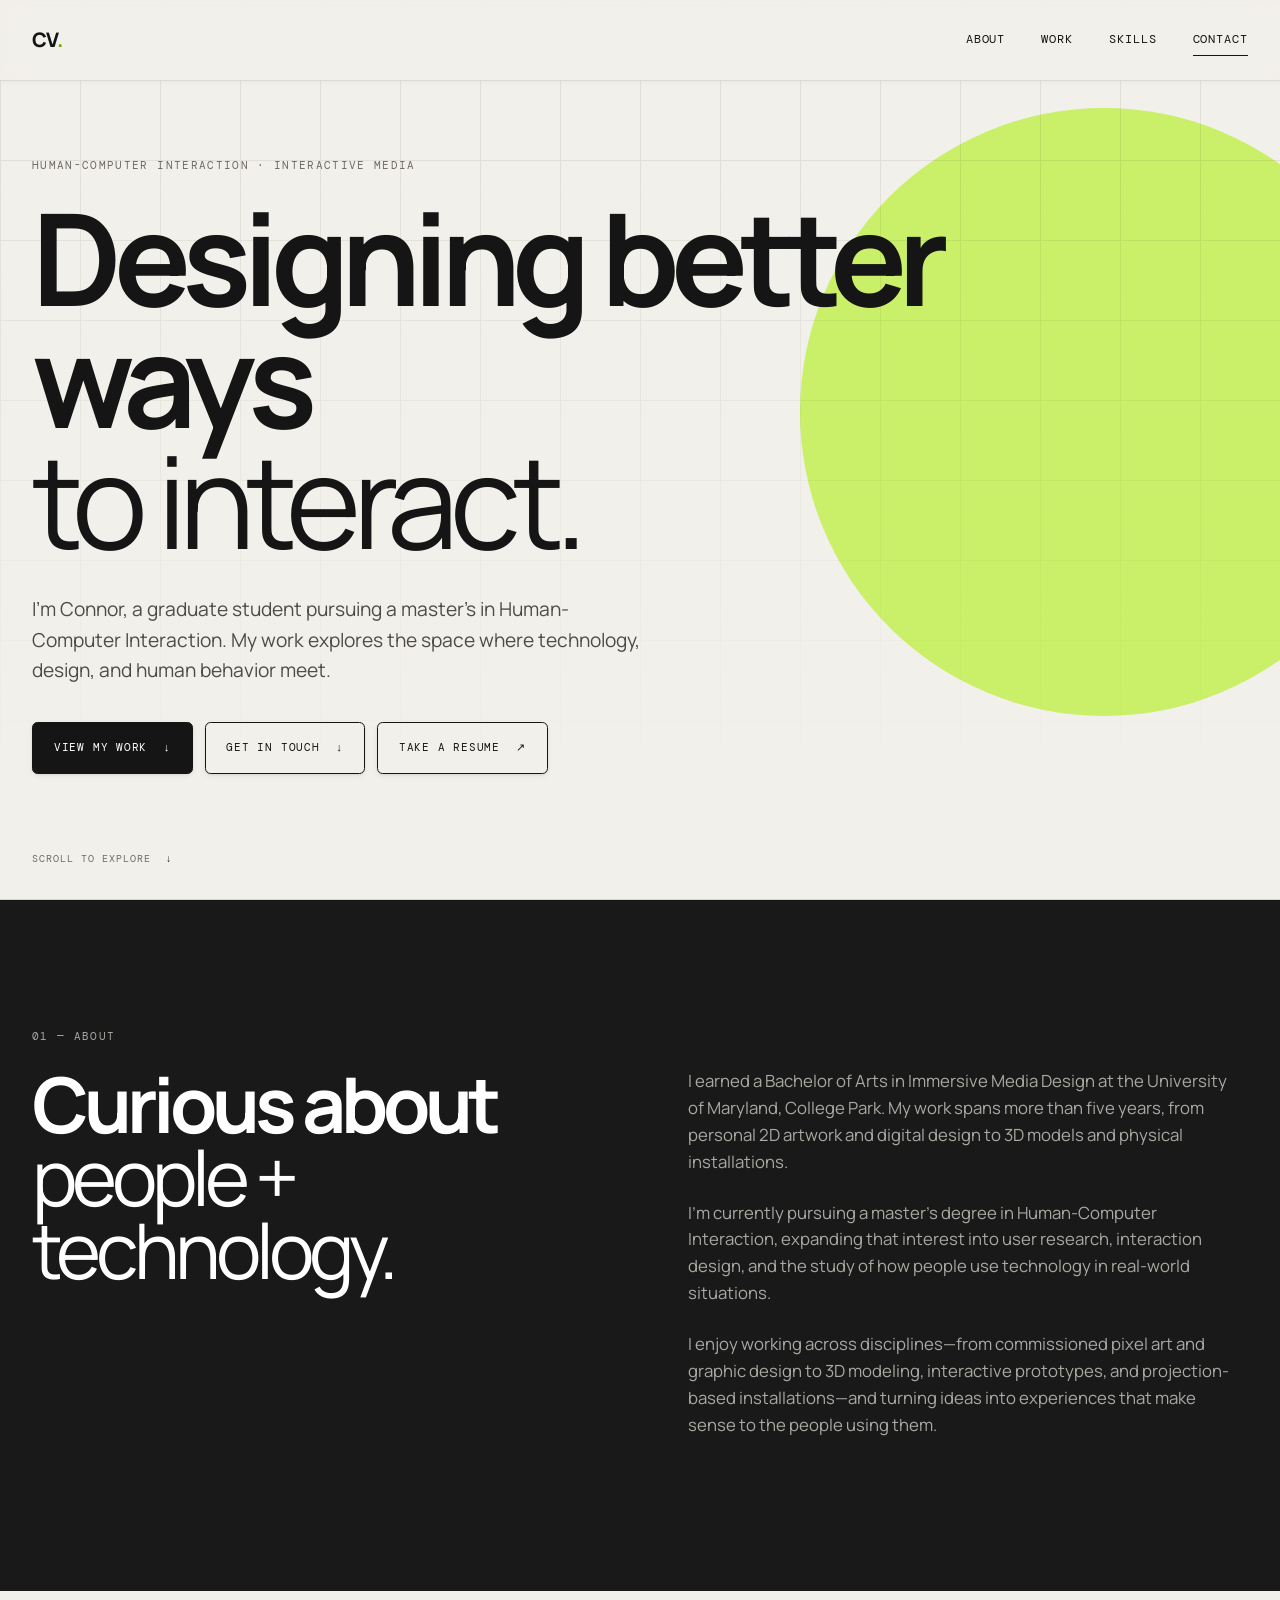
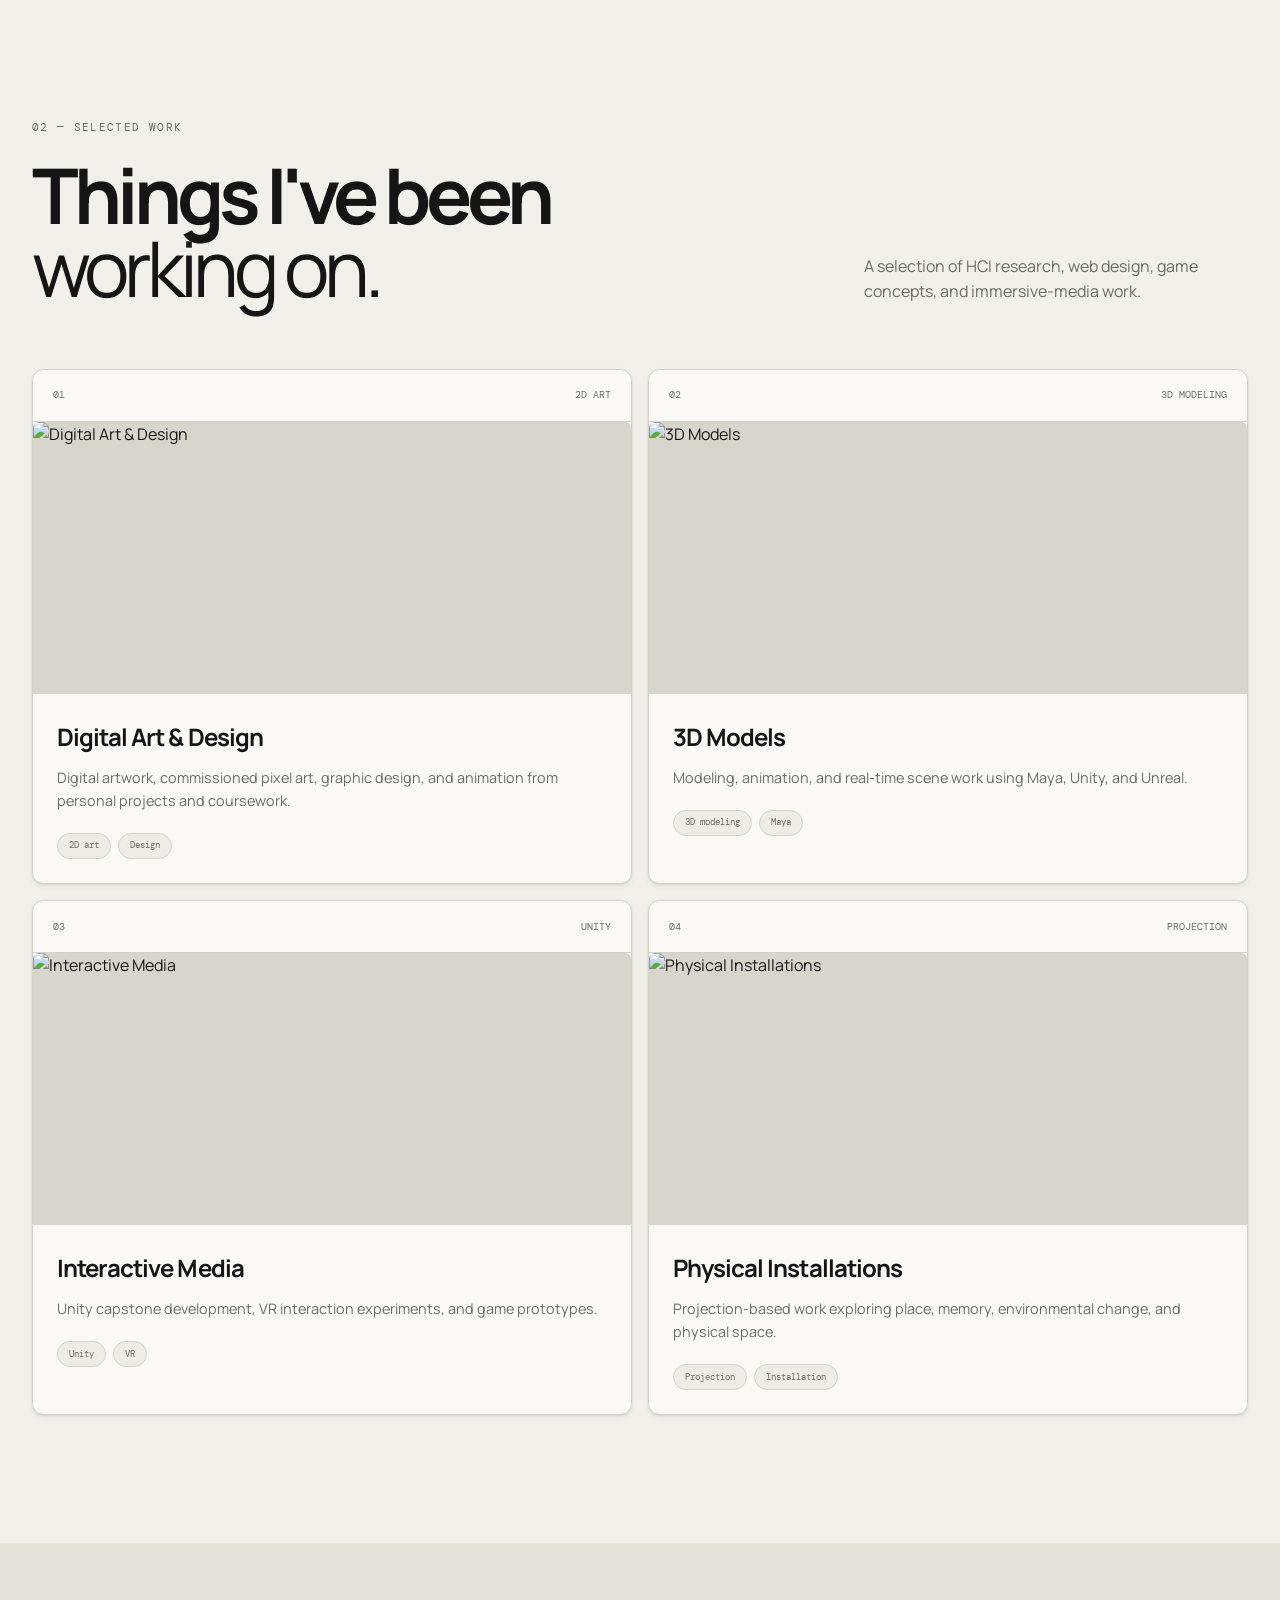
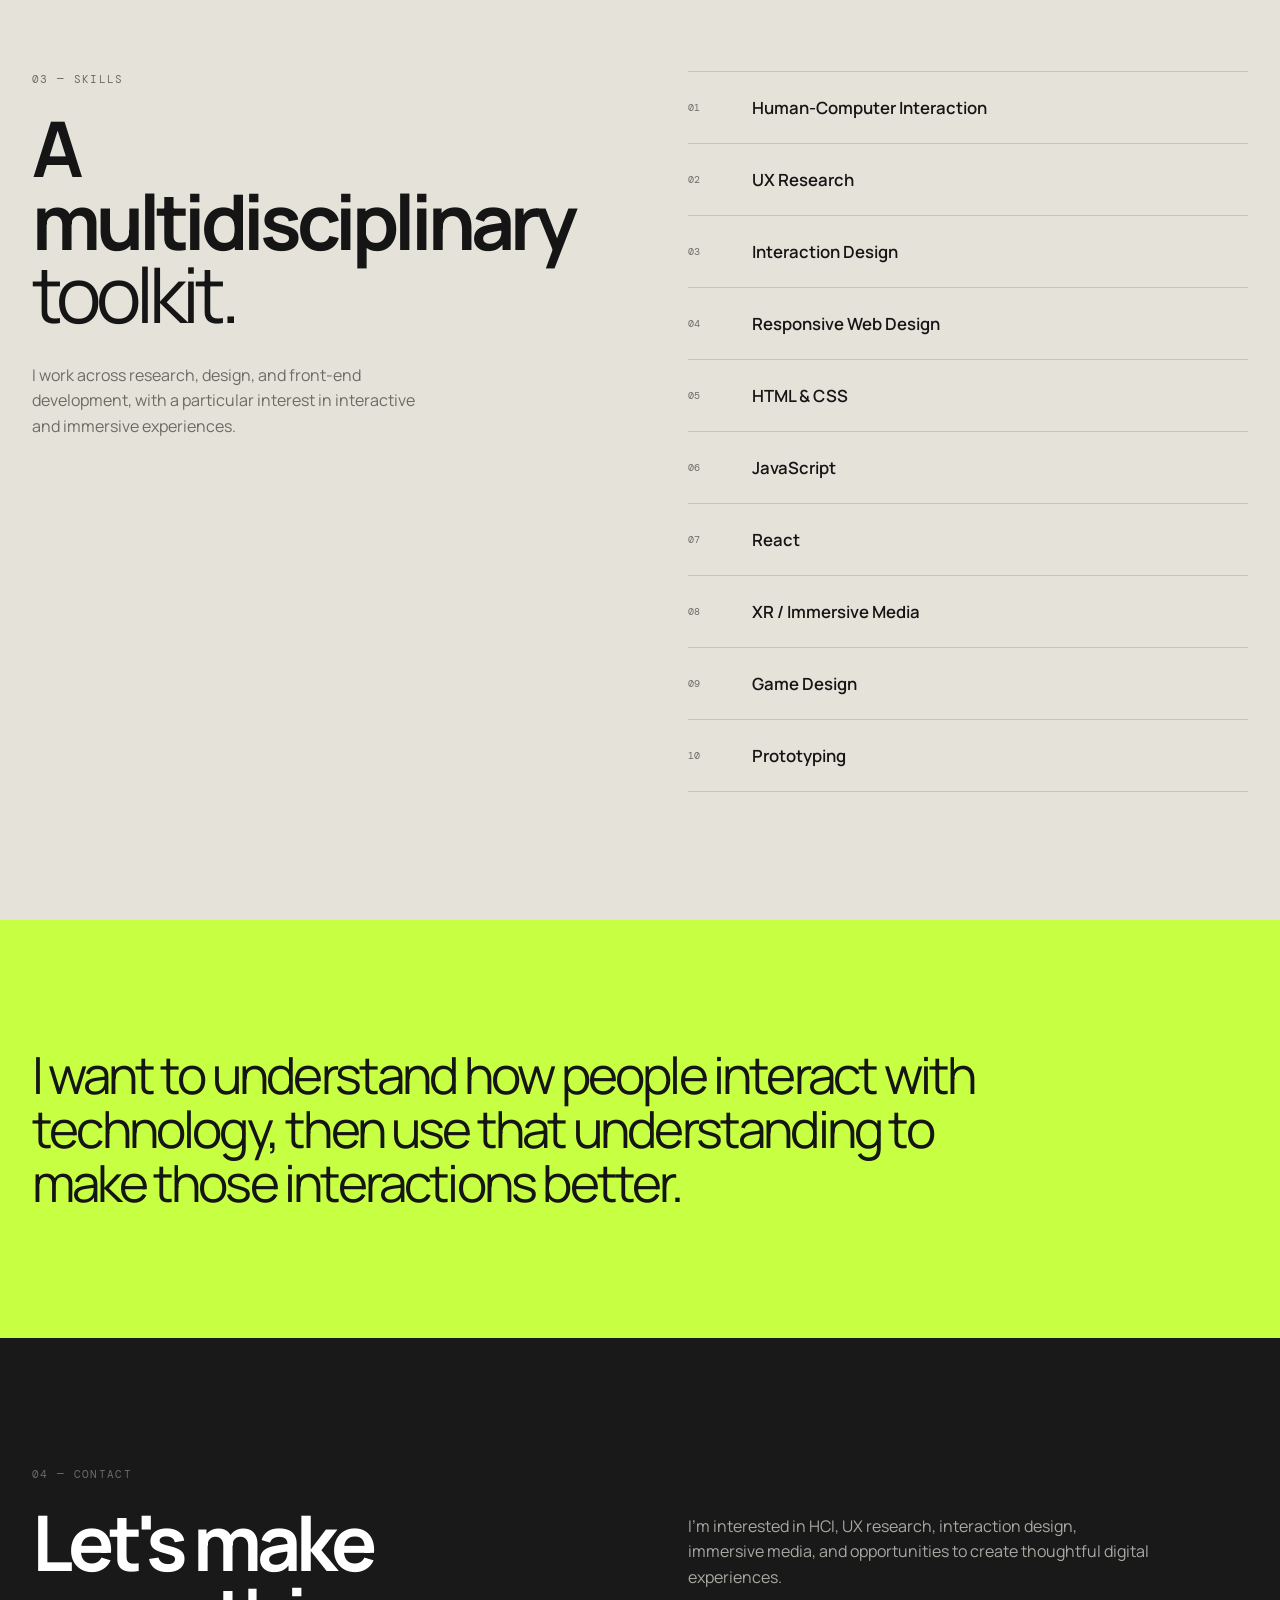
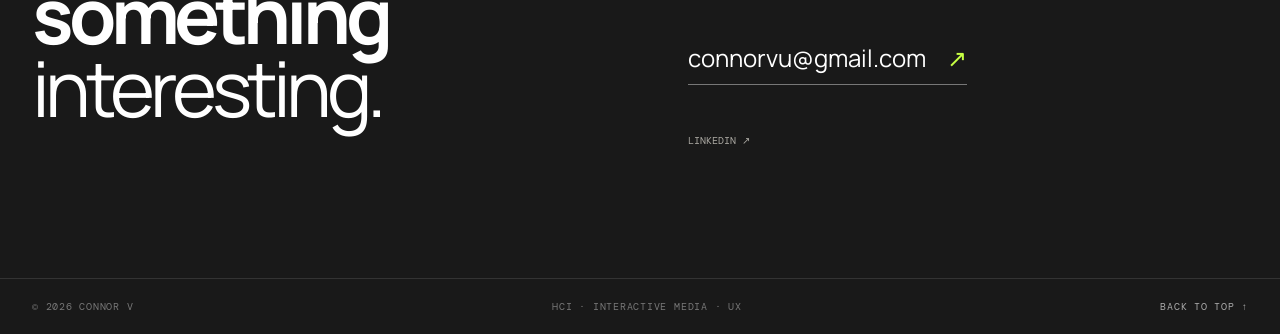
==== commit 5a1fdeed: "Add files via upload" ====
--- a/index.html
+++ b/index.html
@@ -1,257 +1,166 @@
 <!DOCTYPE html>
+
 <html lang="en">
 <head>
-  <meta charset="UTF-8">
-  <meta name="viewport" content="width=device-width, initial-scale=1.0">
-  <meta name="description" content="Connor X — Human-Computer Interaction and immersive media portfolio.">
-  <title>Connor Vu | HCI & Interactive Media</title>
-  <link rel="stylesheet" href="style.css">
+<meta charset="utf-8"/>
+<meta content="width=device-width, initial-scale=1.0" name="viewport"/>
+<meta content="Connor Vu — Human-Computer Interaction and immersive media portfolio." name="description"/>
+<title>Connor Vu | HCI &amp; Interactive Media</title>
+<link href="style.css" rel="stylesheet"/>
 </head>
 <body>
-  <header class="site-header">
-    <nav class="nav container" aria-label="Main navigation">
-      <a class="logo" href="#top">CXV<span>.</span></a>
-      <button class="menu-toggle" aria-label="Open navigation" aria-expanded="false">
-        <span></span><span></span><span></span>
-      </button>
-      <div class="nav-links">
-        <a href="#about">About</a>
-        <a href="#work">Work</a>
-        <a href="#skills">Skills</a>
-        <a href="#contact">Contact</a>
-      </div>
-    </nav>
-  </header>
-
-  <main id="top">
-    <section class="hero">
-      <div class="hero-grid" aria-hidden="true"></div>
-      <div class="hero-orb" aria-hidden="true"></div>
-
-      <div class="container hero-content">
-        <p class="eyebrow">Human-Computer Interaction · Interactive Media</p>
-        <h1>Designing better ways<br><em>to interact.</em></h1>
-        <p class="hero-copy">
+<header class="site-header">
+<nav aria-label="Main navigation" class="nav container">
+<a class="logo" href="#top">CV<span>.</span></a>
+<button aria-expanded="false" aria-label="Open navigation" class="menu-toggle">
+<span></span><span></span><span></span>
+</button>
+<div class="nav-links">
+<a href="#about">About</a>
+<a href="#work">Work</a>
+<a href="#skills">Skills</a>
+<a href="#contact">Contact</a>
+</div>
+</nav>
+</header>
+<main id="top">
+<section class="hero">
+<div aria-hidden="true" class="hero-grid"></div>
+<div aria-hidden="true" class="hero-orb"></div>
+<div class="container hero-content">
+<p class="eyebrow">Human-Computer Interaction · Interactive Media</p>
+<h1>Designing better ways<br/><em>to interact.</em></h1>
+<p class="hero-copy">
           I'm Connor, a graduate student pursuing a master's in Human-Computer
           Interaction. My work explores the space where technology, design,
           and human behavior meet.
         </p>
-        <div class="hero-actions">
-          <a class="button primary" href="#work">View my work <span>↗</span></a>
-          <a class="button secondary" href="#contact">Get in touch</a>
-        </div>
-      </div>
-
-      <div class="scroll-note">SCROLL TO EXPLORE <span>↓</span></div>
-    </section>
-
-    <section id="about" class="section about">
-      <div class="container split">
-        <div>
-          <p class="eyebrow">01 — About</p>
-          <h2>Curious about<br><em>people + technology.</em></h2>
-        </div>
-
-        <div class="about-copy">
-          <p>
-            My background is in <strong>Immersive Media Design</strong>, where I
-            developed an interest in creating digital experiences that feel
-            intuitive, engaging, and meaningful.
-          </p>
-          <p>
-            I'm currently pursuing a <strong>master's degree in Human-Computer
-            Interaction</strong>, expanding that interest into user research,
-            interaction design, and the study of how people use technology in
-            real-world situations.
-          </p>
-          <p>
-            I enjoy working across disciplines and turning observations,
-            ideas, and technical constraints into experiences that make sense
-            to the people using them.
-          </p>
-        </div>
-      </div>
-    </section>
-
-    <section id="work" class="section work">
-      <div class="container">
-        <div class="section-heading">
-          <div>
-            <p class="eyebrow">02 — Selected work</p>
-            <h2>Things I've been<br><em>working on.</em></h2>
-          </div>
-          <p class="section-intro">
+<div class="hero-actions">
+<a class="button primary" href="#work">View my work <span>↓</span></a>
+<a class="button secondary" href="#contact">Get in touch <span>↓</span></a>
+<a class="button secondary" href="resume.html#top">Take a resume <span>↗</span></a>
+</div>
+</div>
+<div class="scroll-note">SCROLL TO EXPLORE <span>↓</span></div>
+</section>
+<section class="section about" id="about">
+<div class="container split">
+<div>
+<p class="eyebrow">01 — About</p>
+<h2>Curious about<br/><em>people + technology.</em></h2>
+</div>
+<div class="about-copy"><p>I earned a Bachelor of Arts in Immersive Media Design at the University of Maryland, College Park. My work spans more than five years, from personal 2D artwork and digital design to 3D models and physical installations.</p><p>I'm currently pursuing a master's degree in Human-Computer Interaction, expanding that interest into user research, interaction design, and the study of how people use technology in real-world situations.</p><p>I enjoy working across disciplines—from commissioned pixel art and graphic design to 3D modeling, interactive prototypes, and projection-based installations—and turning ideas into experiences that make sense to the people using them.</p></div>
+</div>
+</section>
+<section class="section work" id="work">
+<div class="container">
+<div class="section-heading">
+<div>
+<p class="eyebrow">02 — Selected work</p>
+<h2>Things I've been<br/><em>working on.</em></h2>
+</div>
+<p class="section-intro">
             A selection of HCI research, web design, game concepts, and
             immersive-media work.
           </p>
-        </div>
-
-        <div class="project-grid">
-          <article class="project-card">
-            <div class="project-top">
-              <span>01</span>
-              <span>HCI / UX Research</span>
-            </div>
-            <div class="project-visual research-visual">
-              <span class="visual-number">01</span>
-              <div class="visual-ring"></div>
-              <div class="visual-cross">+</div>
-            </div>
-            <div class="project-info">
-              <h3>Trace &amp; Instrumentation</h3>
-              <p>
-                Research into how traces and instrumentation can be used to
-                collect interaction data and understand behavior in HCI.
-              </p>
-              <div class="tags">
-                <span>HCI</span><span>Research</span><span>Data Collection</span>
-              </div>
-            </div>
-          </article>
-
-          <article class="project-card">
-            <div class="project-top">
-              <span>02</span>
-              <span>Web Design</span>
-            </div>
-            <div class="project-visual web-visual">
-              <div class="browser-frame">
-                <div class="browser-bar"><i></i><i></i><i></i></div>
-                <div class="browser-content">
-                  <div></div><div></div><div></div>
-                </div>
-              </div>
-            </div>
-            <div class="project-info">
-              <h3>Responsive Recipe Interface</h3>
-              <p>
-                A responsive recipe experience using semantic HTML, CSS Grid,
-                Flexbox, custom properties, and interactive ingredient lists.
-              </p>
-              <div class="tags">
-                <span>HTML</span><span>CSS</span><span>JavaScript</span>
-              </div>
-            </div>
-          </article>
-
-          <article class="project-card">
-            <div class="project-top">
-              <span>03</span>
-              <span>Game Design</span>
-            </div>
-            <div class="project-visual game-visual">
-              <span class="game-title">REMEMBER<br>WHAT'S MISSING</span>
-              <div class="game-grid"></div>
-            </div>
-            <div class="project-info">
-              <h3>Occult JRPG Concept</h3>
-              <p>
-                A narrative RPG concept combining dungeon exploration,
-                identity, memory, and a supernatural mystery in a fictional
-                Maryland town.
-              </p>
-              <div class="tags">
-                <span>Game Design</span><span>Narrative</span><span>UX</span>
-              </div>
-            </div>
-          </article>
-
-          <article class="project-card">
-            <div class="project-top">
-              <span>04</span>
-              <span>XR / Interactive Media</span>
-            </div>
-            <div class="project-visual xr-visual">
-              <div class="xr-cube"></div>
-              <div class="xr-orbit"></div>
-              <span class="xr-label">SPACE / INTERACTION</span>
-            </div>
-            <div class="project-info">
-              <h3>Immersive Experiences</h3>
-              <p>
-                Exploration of interactive and immersive media, with a focus
-                on how spatial interfaces can shape presence, interaction,
-                and storytelling.
-              </p>
-              <div class="tags">
-                <span>XR</span><span>Interaction</span><span>Immersive Media</span>
-              </div>
-            </div>
-          </article>
-        </div>
-      </div>
-    </section>
-
-    <section id="skills" class="section skills">
-      <div class="container split skills-layout">
-        <div>
-          <p class="eyebrow">03 — Skills</p>
-          <h2>A multidisciplinary<br><em>toolkit.</em></h2>
-          <p class="muted">
+</div>
+<div class="project-grid">
+<a class="project-card" href="digital-art-design.html">
+<div class="project-top"><span>01</span><span>2D art</span></div>
+<div class="project-visual portfolio-card-visual"><img alt="Digital Art &amp; Design" loading="lazy" src="assets/projects/games/c314bb107456d1b4daa9a0ae0d06cf68.jpg"/></div>
+<div class="project-info">
+<h3>Digital Art &amp; Design</h3><p>Digital artwork, commissioned pixel art, graphic design, and animation from personal projects and coursework.</p>
+<div class="tags"><span>2D art</span><span>Design</span></div>
+</div>
+</a>
+<a class="project-card" href="3d-models.html">
+<div class="project-top"><span>02</span><span>3D modeling</span></div>
+<div class="project-visual portfolio-card-visual"><img alt="3D Models" loading="lazy" src="assets/projects/modeling/4b2443bfa3b2364f48e3e9ef25f0fc33.jpg"/></div>
+<div class="project-info">
+<h3>3D Models</h3><p>Modeling, animation, and real-time scene work using Maya, Unity, and Unreal.</p>
+<div class="tags"><span>3D modeling</span><span>Maya</span></div>
+</div>
+</a>
+<a class="project-card" href="interactive-media.html">
+<div class="project-top"><span>03</span><span>Unity</span></div>
+<div class="project-visual portfolio-card-visual"><img alt="Interactive Media" loading="lazy" src="assets/projects/unity/950d9461f7787fd98e0f0216bd90d44c.jpg"/></div>
+<div class="project-info">
+<h3>Interactive Media</h3><p>Unity capstone development, VR interaction experiments, and game prototypes.</p>
+<div class="tags"><span>Unity</span><span>VR</span></div>
+</div>
+</a>
+<a class="project-card" href="physical-installations.html">
+<div class="project-top"><span>04</span><span>Projection</span></div>
+<div class="project-visual portfolio-card-visual"><img alt="Physical Installations" loading="lazy" src="assets/projects/space/b1932865c90029d2c8b261a615fad9dc.jpg"/></div>
+<div class="project-info">
+<h3>Physical Installations</h3><p>Projection-based work exploring place, memory, environmental change, and physical space.</p>
+<div class="tags"><span>Projection</span><span>Installation</span></div>
+</div>
+</a>
+</div>
+</div>
+</section>
+<section class="section skills" id="skills">
+<div class="container split skills-layout">
+<div>
+<p class="eyebrow">03 — Skills</p>
+<h2>A multidisciplinary<br/><em>toolkit.</em></h2>
+<p class="muted">
             I work across research, design, and front-end development, with a
             particular interest in interactive and immersive experiences.
           </p>
-        </div>
-
-        <div class="skill-list">
-          <div class="skill"><span>01</span><strong>Human-Computer Interaction</strong></div>
-          <div class="skill"><span>02</span><strong>UX Research</strong></div>
-          <div class="skill"><span>03</span><strong>Interaction Design</strong></div>
-          <div class="skill"><span>04</span><strong>Responsive Web Design</strong></div>
-          <div class="skill"><span>05</span><strong>HTML &amp; CSS</strong></div>
-          <div class="skill"><span>06</span><strong>JavaScript</strong></div>
-          <div class="skill"><span>07</span><strong>React</strong></div>
-          <div class="skill"><span>08</span><strong>XR / Immersive Media</strong></div>
-          <div class="skill"><span>09</span><strong>Game Design</strong></div>
-          <div class="skill"><span>10</span><strong>Prototyping</strong></div>
-        </div>
-      </div>
-    </section>
-
-    <section class="statement">
-      <div class="container">
-        <p>
+</div>
+<div class="skill-list">
+<div class="skill"><span>01</span><strong>Human-Computer Interaction</strong></div>
+<div class="skill"><span>02</span><strong>UX Research</strong></div>
+<div class="skill"><span>03</span><strong>Interaction Design</strong></div>
+<div class="skill"><span>04</span><strong>Responsive Web Design</strong></div>
+<div class="skill"><span>05</span><strong>HTML &amp; CSS</strong></div>
+<div class="skill"><span>06</span><strong>JavaScript</strong></div>
+<div class="skill"><span>07</span><strong>React</strong></div>
+<div class="skill"><span>08</span><strong>XR / Immersive Media</strong></div>
+<div class="skill"><span>09</span><strong>Game Design</strong></div>
+<div class="skill"><span>10</span><strong>Prototyping</strong></div>
+</div>
+</div>
+</section>
+<section class="statement">
+<div class="container">
+<p>
           I want to understand how people interact with technology,
           then use that understanding to make those interactions better.
         </p>
-      </div>
-    </section>
-
-    <section id="contact" class="section contact">
-      <div class="container contact-inner">
-        <div>
-          <p class="eyebrow">04 — Contact</p>
-          <h2>Let's make something<br><em>interesting.</em></h2>
-        </div>
-
-        <div class="contact-right">
-          <p>
+</div>
+</section>
+<section class="section contact" id="contact">
+<div class="container contact-inner">
+<div>
+<p class="eyebrow">04 — Contact</p>
+<h2>Let's make something<br/><em>interesting.</em></h2>
+</div>
+<div class="contact-right">
+<p>
             I'm interested in HCI, UX research, interaction design, immersive
             media, and opportunities to create thoughtful digital experiences.
           </p>
 
-          <!-- Replace these placeholder links with your actual contact information. -->
-          <a class="contact-link" href="mailto:connorvu@gmail.com">
+<a class="contact-link" href="mailto:connorvu@gmail.com">
             connorvu@gmail.com <span>↗</span>
-          </a>
-
-          <div class="socials">
-            <a href="#" aria-label="LinkedIn">LinkedIn ↗</a>
-            <a href="#" aria-label="GitHub">GitHub ↗</a>
-          </div>
-        </div>
-      </div>
-    </section>
-  </main>
-
-  <footer>
-    <div class="container footer-inner">
-      <span>© <span id="year"></span> Connor X Vu</span>
-      <span>HCI · Interactive Media · UX</span>
-      <a href="#top">Back to top ↑</a>
-    </div>
-  </footer>
-
-  <script src="script.js"></script>
+</a>
+<div class="socials">
+<a aria-label="LinkedIn" href="https://www.linkedin.com/in/connor-vu-408b61270/">LinkedIn ↗</a>
+</div>
+</div>
+</div>
+</section>
+</main>
+<footer>
+<div class="container footer-inner">
+<span>© <span id="year"></span> Connor V</span>
+<span>HCI · Interactive Media · UX</span>
+<a href="#top">Back to top ↑</a>
+</div>
+</footer>
+<script src="script.js"></script>
 </body>
-</html>
+</html>
--- a/style.css
+++ b/style.css
@@ -13,7 +13,9 @@
   --container: 76rem;
 }
 
-* { box-sizing: border-box; }
+* {
+  box-sizing: border-box;
+}
 
 html {
   scroll-behavior: smooth;
@@ -28,11 +30,18 @@
   line-height: 1.6;
 }
 
-body.menu-open { overflow: hidden; }
-
-a { color: inherit; text-decoration: none; }
-
-button { font: inherit; }
+body.menu-open {
+  overflow: hidden;
+}
+
+a {
+  color: inherit;
+  text-decoration: none;
+}
+
+button {
+  font: inherit;
+}
 
 .container {
   width: min(calc(100% - 3rem), var(--container));
@@ -62,7 +71,9 @@
   letter-spacing: -.06em;
 }
 
-.logo span { color: #79a900; }
+.logo span {
+  color: #79a900;
+}
 
 .nav-links {
   display: flex;
@@ -73,7 +84,9 @@
   letter-spacing: .08em;
 }
 
-.nav-links a { position: relative; }
+.nav-links a {
+  position: relative;
+}
 
 .nav-links a::after {
   content: "";
@@ -123,19 +136,23 @@
   color: var(--muted);
 }
 
-h1, h2 {
+h1,
+h2 {
   margin: 0;
   font-weight: 700;
   letter-spacing: -.065em;
   line-height: .95;
 }
 
-h1 em, h2 em {
+h1 em,
+h2 em {
   font-style: normal;
   font-weight: 400;
 }
 
-h2 { font-size: clamp(3rem, 6vw, 5.7rem); }
+h2 {
+  font-size: clamp(3rem, 6vw, 5.7rem);
+}
 
 /* Hero */
 .hero {
@@ -240,7 +257,9 @@
 }
 
 /* Sections */
-.section { padding-block: var(--space); }
+.section {
+  padding-block: var(--space);
+}
 
 .split {
   display: grid;
@@ -253,7 +272,9 @@
   color: white;
 }
 
-.about .eyebrow { color: var(--dark-muted); }
+.about .eyebrow {
+  color: var(--dark-muted);
+}
 
 .about-copy {
   max-width: 34rem;
@@ -262,9 +283,14 @@
   font-size: 1.05rem;
 }
 
-.about-copy p { margin: 0 0 1.5rem; }
-
-.about-copy strong { color: white; font-weight: 600; }
+.about-copy p {
+  margin: 0 0 1.5rem;
+}
+
+.about-copy strong {
+  color: white;
+  font-weight: 600;
+}
 
 .section-heading {
   display: flex;
@@ -296,7 +322,7 @@
 
 .project-card:hover {
   transform: translateY(-6px);
-  box-shadow: 0 1rem 2.5rem rgba(0,0,0,.08);
+  box-shadow: 0 1rem 2.5rem rgba(0, 0, 0, .08);
 }
 
 .project-top {
@@ -335,7 +361,7 @@
   height: 13rem;
   top: 2rem;
   left: 38%;
-  border: 1px solid rgba(0,0,0,.3);
+  border: 1px solid rgba(0, 0, 0, .3);
   border-radius: 50%;
 }
 
@@ -343,7 +369,7 @@
   content: "";
   position: absolute;
   inset: 2.5rem;
-  border: 1px solid rgba(0,0,0,.2);
+  border: 1px solid rgba(0, 0, 0, .2);
   border-radius: 50%;
 }
 
@@ -360,8 +386,8 @@
   display: grid;
   place-items: center;
   background:
-    linear-gradient(90deg, transparent 49.5%, rgba(0,0,0,.12) 50%, transparent 50.5%),
-    linear-gradient(0deg, transparent 49.5%, rgba(0,0,0,.12) 50%, transparent 50.5%),
+    linear-gradient(90deg, transparent 49.5%, rgba(0, 0, 0, .12) 50%, transparent 50.5%),
+    linear-gradient(0deg, transparent 49.5%, rgba(0, 0, 0, .12) 50%, transparent 50.5%),
     #e5e2d9;
   background-size: 3rem 3rem;
 }
@@ -371,7 +397,7 @@
   height: 70%;
   background: #f9f8f4;
   border: 1px solid #999;
-  box-shadow: .8rem .8rem 0 rgba(0,0,0,.08);
+  box-shadow: .8rem .8rem 0 rgba(0, 0, 0, .08);
 }
 
 .browser-bar {
@@ -418,8 +444,8 @@
   position: absolute;
   inset: 0;
   background-image:
-    linear-gradient(rgba(255,255,255,.08) 1px, transparent 1px),
-    linear-gradient(90deg, rgba(255,255,255,.08) 1px, transparent 1px);
+    linear-gradient(rgba(255, 255, 255, .08) 1px, transparent 1px),
+    linear-gradient(90deg, rgba(255, 255, 255, .08) 1px, transparent 1px);
   background-size: 2rem 2rem;
   transform: perspective(350px) rotateX(55deg) scale(1.5);
   transform-origin: bottom;
@@ -446,7 +472,7 @@
   height: 8rem;
   left: 38%;
   top: 25%;
-  border: 1px solid rgba(0,0,0,.5);
+  border: 1px solid rgba(0, 0, 0, .5);
   transform: rotate(30deg) skew(-8deg);
 }
 
@@ -455,7 +481,7 @@
   content: "";
   position: absolute;
   inset: 1rem;
-  border: 1px solid rgba(0,0,0,.25);
+  border: 1px solid rgba(0, 0, 0, .25);
 }
 
 .xr-cube::after {
@@ -468,7 +494,7 @@
   height: 7rem;
   left: 25%;
   top: 28%;
-  border: 1px solid rgba(0,0,0,.4);
+  border: 1px solid rgba(0, 0, 0, .4);
   border-radius: 50%;
   transform: rotate(-25deg);
 }
@@ -481,7 +507,9 @@
   font-size: .55rem;
 }
 
-.project-info { padding: 1.5rem; }
+.project-info {
+  padding: 1.5rem;
+}
 
 .project-info h3 {
   margin: 0 0 .6rem;
@@ -511,9 +539,13 @@
 }
 
 /* Skills */
-.skills { background: #e5e2da; }
-
-.skills-layout { align-items: start; }
+.skills {
+  background: #e5e2da;
+}
+
+.skills-layout {
+  align-items: start;
+}
 
 .muted {
   max-width: 24rem;
@@ -521,7 +553,9 @@
   color: var(--muted);
 }
 
-.skill-list { border-top: 1px solid #c7c4bc; }
+.skill-list {
+  border-top: 1px solid #c7c4bc;
+}
 
 .skill {
   display: grid;
@@ -569,9 +603,11 @@
   gap: 6rem;
 }
 
-.contact-right { padding-top: 2rem; }
-
-.contact-right > p {
+.contact-right {
+  padding-top: 2rem;
+}
+
+.contact-right>p {
   max-width: 29rem;
   color: var(--dark-muted);
 }
@@ -602,7 +638,9 @@
   color: var(--dark-muted);
 }
 
-.socials a:hover { color: white; }
+.socials a:hover {
+  color: white;
+}
 
 /* Footer */
 footer {
@@ -621,15 +659,23 @@
   letter-spacing: .08em;
 }
 
-.footer-inner a { color: #aaa; }
+.footer-inner a {
+  color: #aaa;
+}
 
 /* Mobile */
 @media (max-width: 48rem) {
-  .container { width: min(calc(100% - 2rem), var(--container)); }
-
-  .nav { height: 4.25rem; }
-
-  .menu-toggle { display: block; }
+  .container {
+    width: min(calc(100% - 2rem), var(--container));
+  }
+
+  .nav {
+    height: 4.25rem;
+  }
+
+  .menu-toggle {
+    display: block;
+  }
 
   .nav-links {
     position: absolute;
@@ -644,15 +690,29 @@
     gap: 1rem;
   }
 
-  .nav-links.open { display: flex; }
-
-  .menu-toggle.open span:nth-child(1) { transform: translateY(.4rem) rotate(45deg); }
-  .menu-toggle.open span:nth-child(2) { opacity: 0; }
-  .menu-toggle.open span:nth-child(3) { transform: translateY(-.4rem) rotate(-45deg); }
-
-  .hero-content { padding-top: 8rem; }
-
-  .hero h1 { font-size: clamp(3.5rem, 17vw, 6rem); }
+  .nav-links.open {
+    display: flex;
+  }
+
+  .menu-toggle.open span:nth-child(1) {
+    transform: translateY(.4rem) rotate(45deg);
+  }
+
+  .menu-toggle.open span:nth-child(2) {
+    opacity: 0;
+  }
+
+  .menu-toggle.open span:nth-child(3) {
+    transform: translateY(-.4rem) rotate(-45deg);
+  }
+
+  .hero-content {
+    padding-top: 8rem;
+  }
+
+  .hero h1 {
+    font-size: clamp(3.5rem, 17vw, 6rem);
+  }
 
   .hero-orb {
     width: 20rem;
@@ -661,7 +721,9 @@
     top: 25%;
   }
 
-  .hero-copy { max-width: 29rem; }
+  .hero-copy {
+    max-width: 29rem;
+  }
 
   .hero-actions {
     flex-direction: column;
@@ -669,9 +731,13 @@
     max-width: 18rem;
   }
 
-  .button { justify-content: space-between; }
-
-  .scroll-note { display: none; }
+  .button {
+    justify-content: space-between;
+  }
+
+  .scroll-note {
+    display: none;
+  }
 
   .split,
   .contact-inner {
@@ -680,20 +746,30 @@
   }
 
   .about-copy,
-  .contact-right { padding-top: 0; }
+  .contact-right {
+    padding-top: 0;
+  }
 
   .section-heading {
     display: block;
     margin-bottom: 2.5rem;
   }
 
-  .section-intro { margin-top: 1.5rem; }
-
-  .project-grid { grid-template-columns: 1fr; }
-
-  .project-visual { height: 14rem; }
-
-  .statement { padding-block: 5rem; }
+  .section-intro {
+    margin-top: 1.5rem;
+  }
+
+  .project-grid {
+    grid-template-columns: 1fr;
+  }
+
+  .project-visual {
+    height: 14rem;
+  }
+
+  .statement {
+    padding-block: 5rem;
+  }
 
   .footer-inner {
     gap: 1rem;
@@ -701,10 +777,508 @@
   }
 }
 
+/* Project detail pages — matching the portfolio's original visual system */
+.project-page {
+  background: var(--bg);
+  min-height: 100vh;
+}
+
+.project-nav {
+  display: flex;
+  align-items: center;
+  justify-content: space-between;
+  height: 5rem;
+}
+
+.project-nav .back {
+  font-family: 'DM Mono', monospace;
+  font-size: .7rem;
+  text-transform: uppercase;
+  letter-spacing: .08em;
+}
+
+.project-hero {
+  padding: clamp(7rem, 12vw, 10rem) 0 4rem;
+  border-bottom: 1px solid var(--line);
+}
+
+.project-hero h1 {
+  font-size: clamp(3.5rem, 9vw, 7rem);
+  max-width: 60rem;
+}
+
+.project-hero h1 em {
+  font-style: normal;
+  font-weight: 400;
+}
+
+.project-lede {
+  max-width: 42rem;
+  font-size: 1.1rem;
+  color: #4e4b46;
+  margin-top: 1.75rem;
+}
+
+.project-art {
+  min-height: 20rem;
+  margin: 3rem 0;
+  padding: 2rem;
+  position: relative;
+  overflow: hidden;
+  display: flex;
+  align-items: end;
+  border: 1px solid var(--line);
+}
+
+.project-art .art-label {
+  position: relative;
+  z-index: 2;
+  font-family: 'DM Mono', monospace;
+  font-size: .7rem;
+  letter-spacing: .1em;
+  text-transform: uppercase;
+}
+
+.art-digital {
+  background: linear-gradient(135deg, #d5d2c8, #f7f4ed 55%, #c7ff43);
+}
+
+.art-3d {
+  background: linear-gradient(135deg, #bfc2b7, #e8e6de);
+}
+
+.art-interactive {
+  background: linear-gradient(135deg, #242424, #444 60%, #a4b96b);
+  color: white;
+}
+
+.art-installation {
+  background: linear-gradient(135deg, #e3dfd5, #c9c6bd 55%, #aeb4a4);
+}
+
+.art-shape {
+  position: absolute;
+  width: min(45vw, 20rem);
+  aspect-ratio: 1;
+  border: 1px solid currentColor;
+  border-radius: 50%;
+  right: 12%;
+  top: 8%;
+  opacity: .6;
+}
+
+.art-shape:before,
+.art-shape:after {
+  content: "";
+  position: absolute;
+  inset: 15%;
+  border: 1px solid currentColor;
+  border-radius: 50%;
+}
+
+.art-shape:after {
+  inset: 30%;
+}
+
+.project-body {
+  display: grid;
+  grid-template-columns: 1fr 2fr;
+  gap: 4rem;
+  padding: 4rem 0 7rem;
+}
+
+.project-body h2 {
+  font-size: clamp(2rem, 4vw, 3.2rem);
+}
+
+.project-body p {
+  max-width: 42rem;
+  color: var(--muted);
+  margin-top: 0;
+}
+
+.project-meta {
+  border-top: 1px solid var(--line);
+  margin-top: 2rem;
+  padding-top: 1rem;
+  font-family: 'DM Mono', monospace;
+  font-size: .7rem;
+  text-transform: uppercase;
+  letter-spacing: .07em;
+  color: var(--muted);
+}
+
+.source-note {
+  padding: 1rem 1.25rem;
+  border-left: 3px solid var(--accent);
+  background: var(--surface);
+  color: var(--muted);
+  font-size: .9rem;
+}
+
+.project-footer {
+  display: flex;
+  justify-content: space-between;
+  gap: 1rem;
+  border-top: 1px solid var(--line);
+  padding: 1.5rem 0;
+  font-family: 'DM Mono', monospace;
+  font-size: .7rem;
+  text-transform: uppercase;
+}
+
+.project-footer a:hover {
+  text-decoration: underline;
+}
+
+@media(max-width:48rem) {
+  .project-body {
+    grid-template-columns: 1fr;
+    gap: 1.5rem
+  }
+
+  .project-art {
+    min-height: 15rem
+  }
+
+  .project-footer {
+    flex-wrap: wrap
+  }
+}
+
 @media (prefers-reduced-motion: reduce) {
-  html { scroll-behavior: auto; }
-
+  html {
+    scroll-behavior: auto;
+  }
+
+  *,
+  *::before,
+  *::after {
+    transition: none !important;
+  }
+}
+
+/* Integrated archive galleries */
+.portfolio-card-visual { background: #d8d5cc; }
+.portfolio-card-visual img { width:100%; height:100%; display:block; object-fit:cover; }
+.project-art-image { padding:0; min-height:clamp(17rem, 38vw, 30rem); background:#dedbd2; }
+.project-art-image img { position:absolute; inset:0; width:100%; height:100%; object-fit:cover; }
+.project-art-image .art-label { position:absolute; left:2rem; bottom:1.5rem; padding:.5rem .75rem; color:white; background:rgba(20,20,20,.65); }
+.project-collection { padding: 0 0 7rem; }
+.project-entry { border-top:1px solid var(--line); padding:4rem 0; }
+.project-entry-copy { max-width:48rem; margin-bottom:2rem; }
+.project-entry-copy h2 { font-size:clamp(2rem,4vw,3.4rem); margin-bottom:1rem; }
+.project-entry-copy p:not(.eyebrow) { max-width:48rem; color:var(--muted); }
+.project-gallery { display:grid; grid-template-columns:repeat(2,minmax(0,1fr)); gap:1rem; align-items:start; }
+.project-gallery figure { margin:0; overflow:hidden; background:var(--surface); border:1px solid var(--line); }
+.project-gallery img { display:block; width:100%; height:auto; max-height:38rem; object-fit:contain; }
+.project-note { color:var(--muted); font-size:.9rem; padding:1rem 1.25rem; background:var(--surface); border-left:3px solid var(--line); }
+@media(max-width:48rem) {
+  .project-gallery { grid-template-columns:1fr; }
+  .project-entry { padding:3rem 0; }
+}
+
+/* Subtle Material-inspired refinement: soft elevation and tactile feedback
+   layered over the existing architectural grid, typography, and palette. */
+:root {
+  --elevation-1: 0 1px 2px rgba(24, 24, 24, .08), 0 2px 6px rgba(24, 24, 24, .05);
+  --elevation-2: 0 4px 10px rgba(24, 24, 24, .09), 0 10px 24px rgba(24, 24, 24, .07);
+  --focus-ring: 0 0 0 3px rgba(199, 255, 67, .42);
+}
+
+.site-header {
+  box-shadow: 0 1px 5px rgba(21, 21, 21, .035);
+}
+
+.nav-links a,
+.back,
+.project-footer a {
+  transition: color .2s ease, opacity .2s ease, background-color .2s ease;
+}
+
+.nav-links a:hover,
+.back:hover,
+.project-footer a:hover {
+  color: #668f00;
+}
+
+.button {
+  border-radius: .35rem;
+  box-shadow: var(--elevation-1);
+  transition: background-color .2s ease, color .2s ease, transform .2s ease, box-shadow .2s ease;
+}
+
+.button:hover {
+  box-shadow: var(--elevation-2);
+}
+
+.button:focus-visible,
+a:focus-visible,
+button:focus-visible {
+  outline: none;
+  box-shadow: var(--focus-ring);
+}
+
+.project-card {
+  border-radius: .7rem;
+  box-shadow: var(--elevation-1);
+  transition: transform .28s cubic-bezier(.2, 0, 0, 1), box-shadow .28s cubic-bezier(.2, 0, 0, 1), border-color .2s ease;
+}
+
+.project-card:hover {
+  border-color: #b8b4aa;
+  box-shadow: var(--elevation-2);
+}
+
+.project-visual,
+.project-visual img {
+  border-radius: .35rem .35rem 0 0;
+}
+
+.tags span {
+  border-radius: 999px;
+  padding: .3rem .7rem;
+  background: #eeece5;
+}
+
+.project-art-image,
+.project-gallery figure,
+.project-entry {
+  border-radius: .55rem;
+}
+
+.project-entry {
+  padding: clamp(1.25rem, 3vw, 2rem);
+  background: rgba(250, 249, 245, .72);
+  border: 1px solid rgba(213, 210, 202, .85);
+  box-shadow: var(--elevation-1);
+  transition: box-shadow .25s ease, transform .25s ease;
+}
+
+.project-entry:hover {
+  box-shadow: var(--elevation-2);
+}
+
+.project-gallery figure {
+  overflow: hidden;
+  background: #e7e4dc;
+}
+
+.project-gallery img {
+  transition: transform .45s cubic-bezier(.2, 0, 0, 1);
+}
+
+.project-gallery figure:hover img {
+  transform: scale(1.025);
+}
+
+.art-label {
+  border-radius: .3rem;
+  box-shadow: var(--elevation-1);
+}
+
+.project-note {
+  display: inline-block;
+  margin-top: 1rem;
+  padding: .7rem 1rem;
+  border-left: 2px solid var(--accent);
+  border-radius: 0 .35rem .35rem 0;
+  background: rgba(250, 249, 245, .8);
+  color: var(--muted);
+  font-size: .9rem;
+}
+
+@media (prefers-reduced-motion: reduce) {
   *, *::before, *::after {
-    transition: none !important;
-  }
-}
+    scroll-behavior: auto !important;
+    transition-duration: .01ms !important;
+    animation-duration: .01ms !important;
+    animation-iteration-count: 1 !important;
+  }
+}
+
+
+/* Responsive project galleries and accessible image lightbox */
+.project-gallery {
+  --gallery-gap: clamp(.65rem, 1.5vw, 1rem);
+  display: flex;
+  gap: var(--gallery-gap);
+  overflow-x: auto;
+  overflow-y: hidden;
+  padding: .25rem .1rem .85rem;
+  scroll-snap-type: x mandatory;
+  scroll-behavior: smooth;
+  scrollbar-width: thin;
+  scrollbar-color: #aaa69a transparent;
+  overscroll-behavior-inline: contain;
+}
+
+.project-gallery figure {
+  position: relative;
+  flex: 0 0 min(76%, 38rem);
+  min-width: 0;
+  display: grid;
+  place-items: center;
+  min-height: 16rem;
+  max-height: 38rem;
+  scroll-snap-align: start;
+  box-shadow: var(--elevation-1);
+}
+
+.project-gallery figure img {
+  width: 100%;
+  height: clamp(16rem, 43vw, 34rem);
+  max-height: 34rem;
+  object-fit: contain;
+  cursor: zoom-in;
+  background: #e7e4dc;
+}
+
+.project-gallery figure iframe {
+  width: 100%;
+  height: clamp(16rem, 43vw, 34rem);
+  max-height: 34rem;
+  object-fit: contain;
+  cursor: zoom-in;
+  background: #e7e4dc;
+}
+
+.project-gallery figure button.gallery-image-open {
+  display: block;
+  width: 100%;
+  padding: 0;
+  border: 0;
+  background: transparent;
+  cursor: zoom-in;
+}
+
+.gallery-controls {
+  display: flex;
+  align-items: center;
+  justify-content: space-between;
+  gap: 1rem;
+  margin-top: .55rem;
+  color: var(--muted);
+  font: .68rem 'DM Mono', monospace;
+  letter-spacing: .06em;
+  text-transform: uppercase;
+}
+
+.gallery-control-group {
+  display: flex;
+  gap: .45rem;
+}
+
+.gallery-control {
+  display: inline-grid;
+  place-items: center;
+  width: 2.65rem;
+  height: 2.65rem;
+  border: 1px solid var(--line);
+  border-radius: 50%;
+  background: var(--surface);
+  color: var(--ink);
+  font-size: 1.1rem;
+  cursor: pointer;
+  box-shadow: var(--elevation-1);
+  transition: background-color .2s ease, transform .2s ease, box-shadow .2s ease;
+}
+
+.gallery-control:hover:not(:disabled) {
+  background: var(--accent);
+  transform: translateY(-1px);
+  box-shadow: var(--elevation-2);
+}
+
+.gallery-control:disabled {
+  opacity: .35;
+  cursor: not-allowed;
+  box-shadow: none;
+}
+
+.gallery-counter { font-variant-numeric: tabular-nums; }
+
+.image-lightbox {
+  width: min(96vw, 90rem);
+  max-width: none;
+  max-height: 94svh;
+  padding: 0;
+  border: 1px solid rgba(255,255,255,.15);
+  border-radius: .8rem;
+  color: white;
+  background: #171717;
+  box-shadow: 0 1.5rem 5rem rgba(0,0,0,.45);
+  overflow: hidden;
+}
+
+.image-lightbox::backdrop { background: rgba(10,10,10,.88); backdrop-filter: blur(5px); }
+.image-lightbox-layout { display: grid; grid-template-rows: auto minmax(0,1fr) auto; max-height: 94svh; }
+.image-lightbox-toolbar,
+.image-lightbox-footer {
+  display: flex;
+  align-items: center;
+  justify-content: space-between;
+  gap: .75rem;
+  padding: .75rem 1rem;
+  background: #202020;
+}
+.image-lightbox-title { min-width: 0; overflow: hidden; text-overflow: ellipsis; white-space: nowrap; color: #e5e5e5; font: .72rem 'DM Mono', monospace; letter-spacing: .05em; text-transform: uppercase; }
+.image-lightbox-actions { display: flex; align-items: center; gap: .5rem; }
+.lightbox-action {
+  min-width: 2.6rem;
+  min-height: 2.6rem;
+  padding: .4rem .75rem;
+  border: 1px solid #555;
+  border-radius: .4rem;
+  color: white;
+  background: #303030;
+  cursor: pointer;
+  font: .7rem 'DM Mono', monospace;
+}
+.lightbox-action:hover { background: #454545; }
+.lightbox-stage {
+  min-height: 12rem;
+  max-height: calc(94svh - 8rem);
+  overflow: auto;
+  display: grid;
+  place-items: center;
+  background: #111;
+  overscroll-behavior: contain;
+}
+.lightbox-stage img {
+  display: block;
+  width: auto;
+  height: auto;
+  max-width: 100%;
+  max-height: calc(94svh - 8rem);
+  object-fit: contain;
+  transform-origin: center center;
+  cursor: zoom-in;
+}
+.lightbox-stage.is-zoomed { display: block; cursor: zoom-out; }
+.lightbox-stage.is-zoomed img { max-width: none; max-height: none; width: auto; height: auto; min-width: 150%; cursor: zoom-out; }
+.lightbox-stage.is-zoomed img.zoom-landscape { width: 180%; min-width: 180%; }
+.lightbox-stage.is-zoomed img.zoom-portrait { height: 180%; min-height: 180%; width: auto; }
+.image-lightbox-footer { color: #aaa; font: .65rem 'DM Mono', monospace; }
+
+@media (min-width: 70rem) {
+  .project-gallery figure { flex-basis: min(66%, 42rem); }
+}
+@media (max-width: 48rem) {
+  .project-gallery { margin-inline: -.25rem; padding-inline: .25rem; }
+  .project-gallery figure { flex-basis: 88%; }
+  .project-gallery figure img { height: clamp(14rem, 66vw, 25rem); }
+  .gallery-controls { margin-top: .35rem; }
+  .gallery-control { width: 2.45rem; height: 2.45rem; }
+  .image-lightbox { width: 100vw; max-height: 100svh; border-radius: 0; border: 0; }
+  .image-lightbox-layout { max-height: 100svh; }
+  .lightbox-stage { max-height: calc(100svh - 8rem); }
+  .lightbox-stage img { max-height: calc(100svh - 8rem); }
+  .lightbox-stage.is-zoomed img.zoom-landscape { width: 220%; min-width: 220%; }
+  .lightbox-stage.is-zoomed img.zoom-portrait { height: 220%; min-height: 220%; }
+  .image-lightbox-toolbar, .image-lightbox-footer { padding: .65rem .75rem; }
+}
+@media (prefers-reduced-motion: reduce) {
+  .project-gallery { scroll-behavior: auto; }
+  .gallery-control { transition: none; }
+}
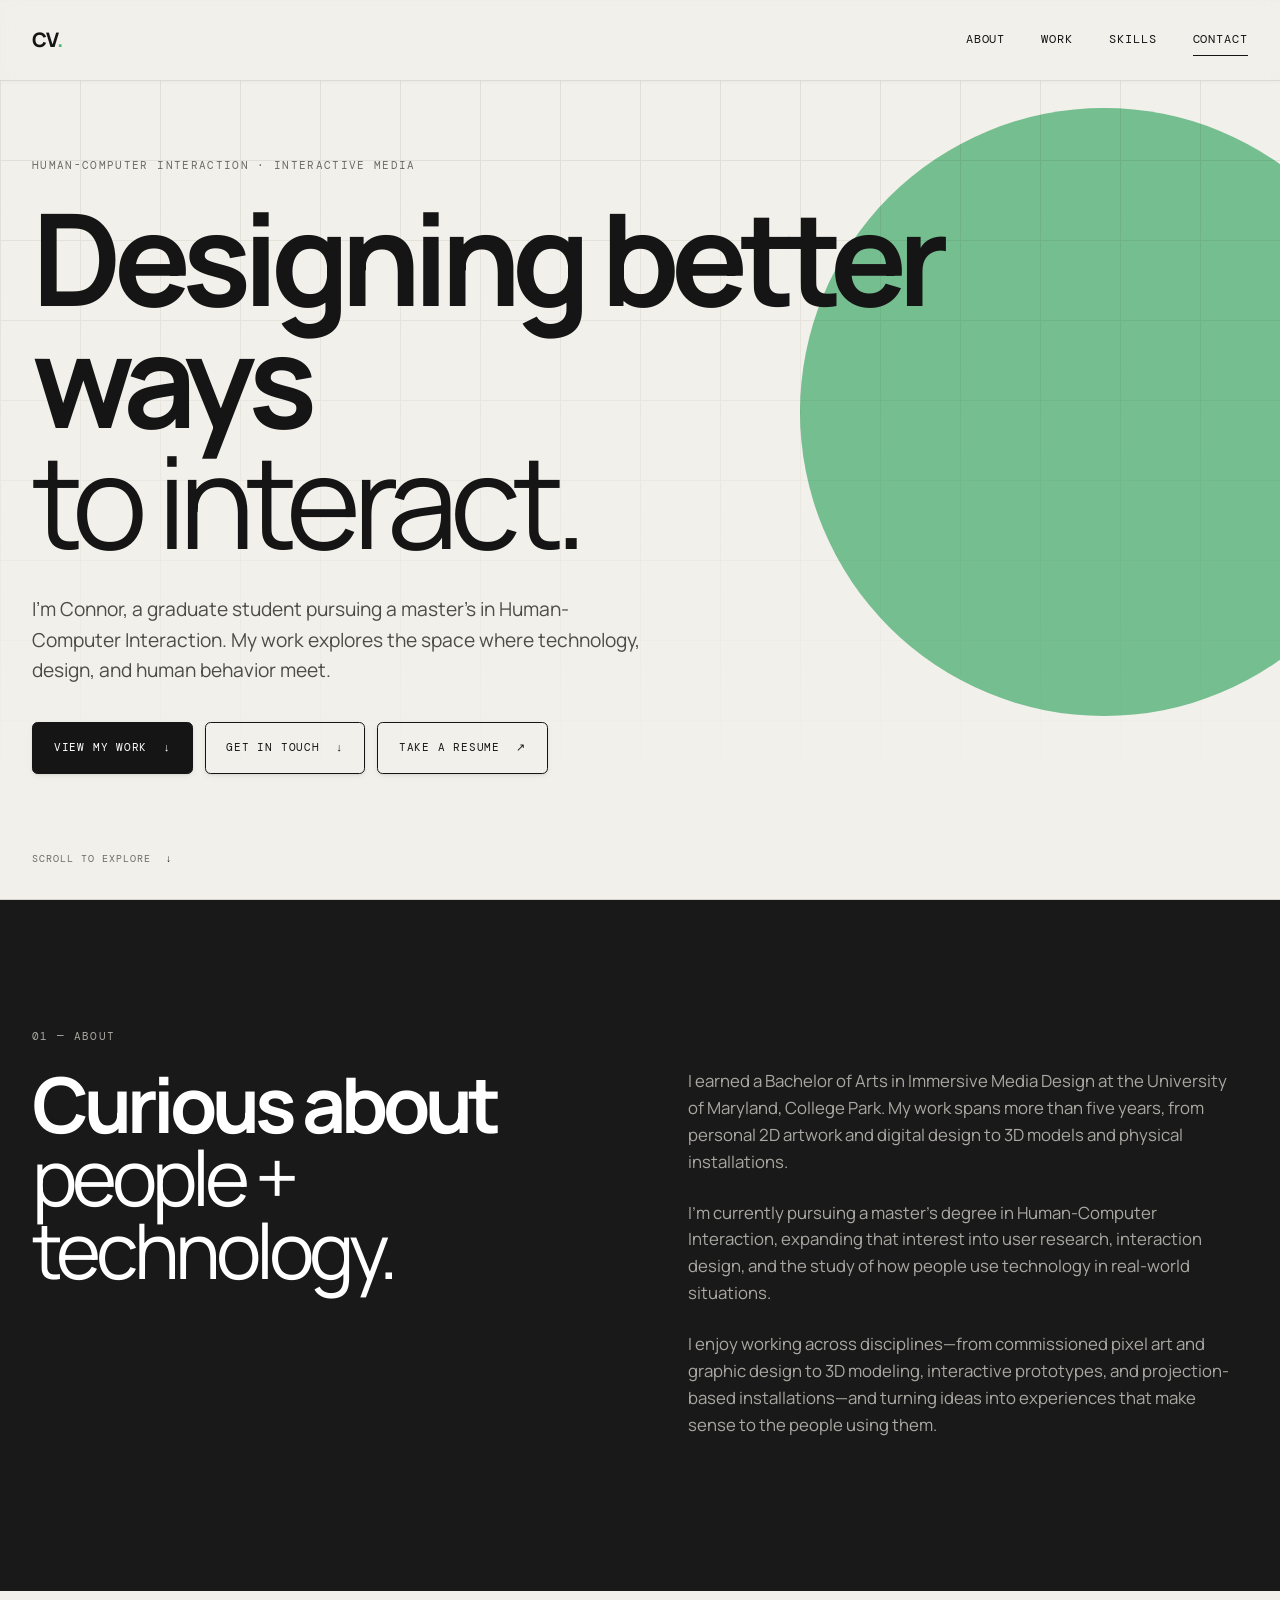
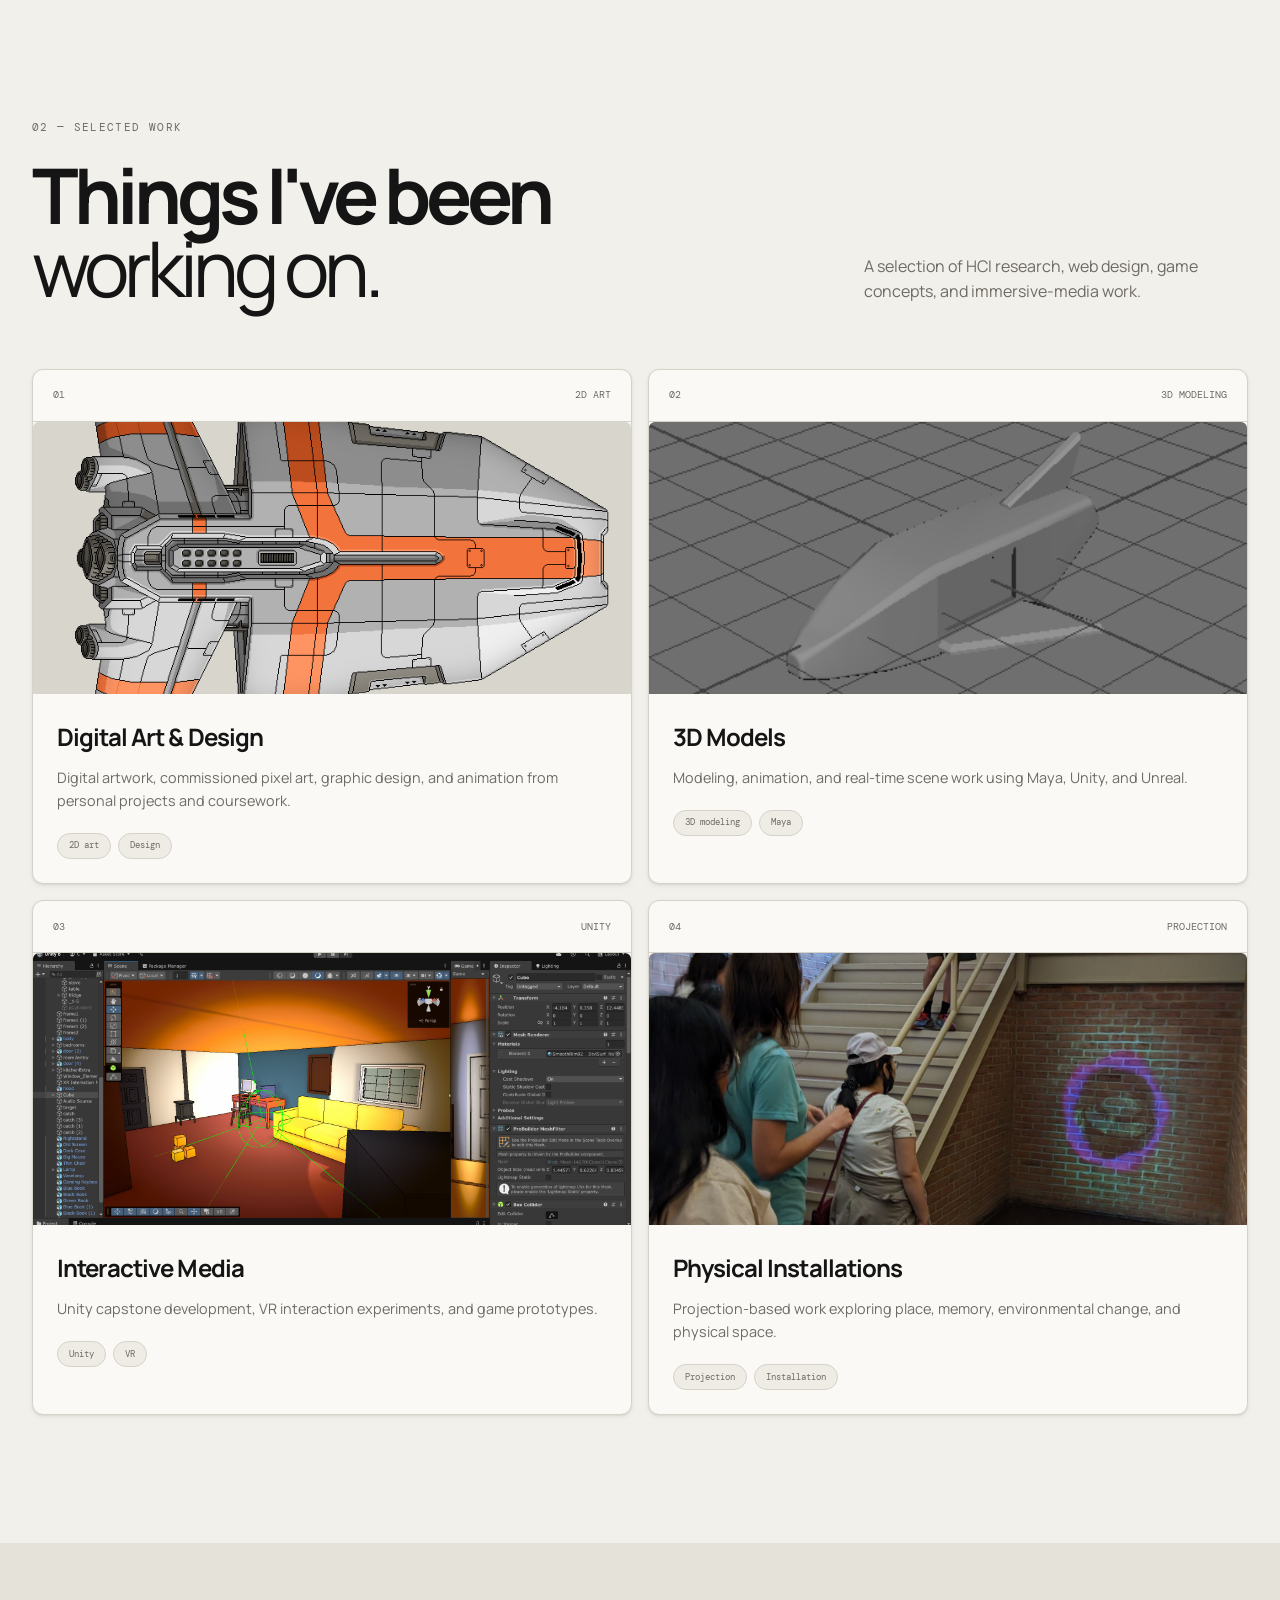
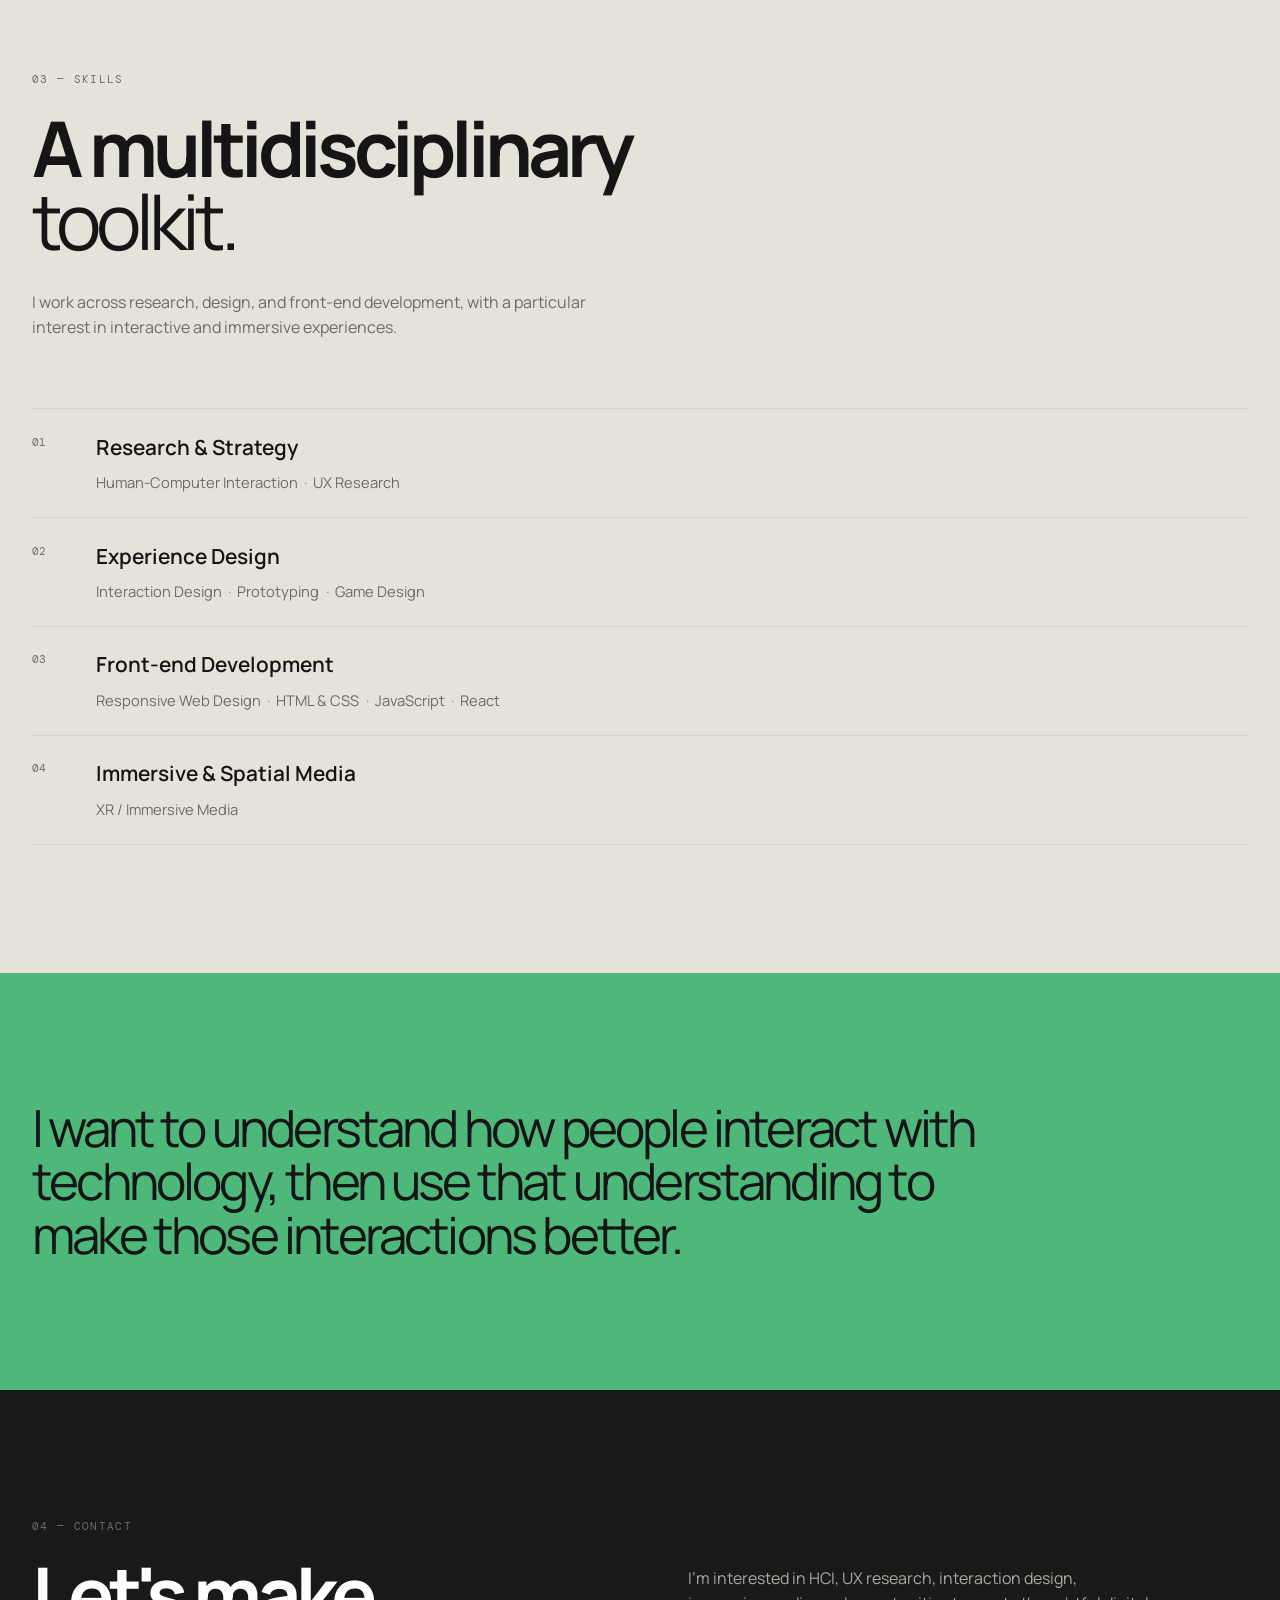
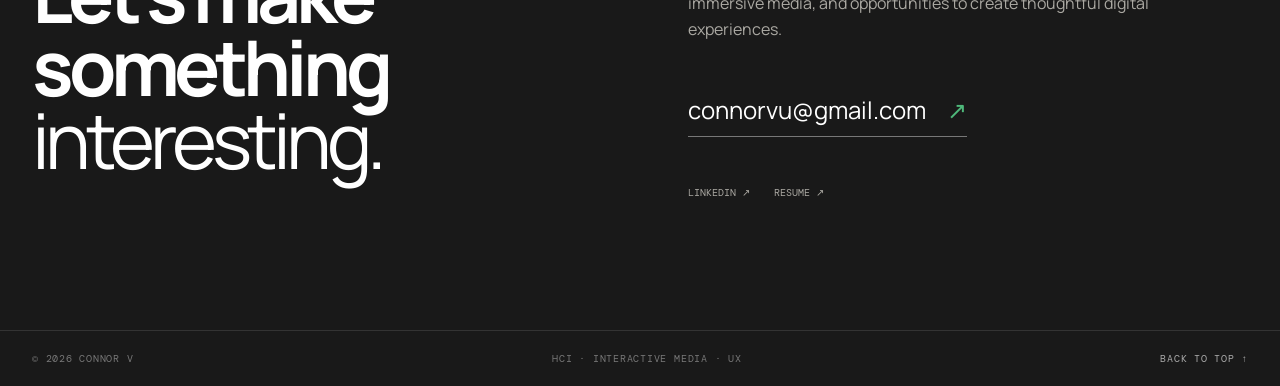
==== commit ada493e5: "Add files via upload" ====
--- a/index.html
+++ b/index.html
@@ -101,27 +101,33 @@
 </div>
 </section>
 <section class="section skills" id="skills">
-<div class="container split skills-layout">
-<div>
-<p class="eyebrow">03 — Skills</p>
-<h2>A multidisciplinary<br/><em>toolkit.</em></h2>
-<p class="muted">
-            I work across research, design, and front-end development, with a
-            particular interest in interactive and immersive experiences.
-          </p>
-</div>
-<div class="skill-list">
-<div class="skill"><span>01</span><strong>Human-Computer Interaction</strong></div>
-<div class="skill"><span>02</span><strong>UX Research</strong></div>
-<div class="skill"><span>03</span><strong>Interaction Design</strong></div>
-<div class="skill"><span>04</span><strong>Responsive Web Design</strong></div>
-<div class="skill"><span>05</span><strong>HTML &amp; CSS</strong></div>
-<div class="skill"><span>06</span><strong>JavaScript</strong></div>
-<div class="skill"><span>07</span><strong>React</strong></div>
-<div class="skill"><span>08</span><strong>XR / Immersive Media</strong></div>
-<div class="skill"><span>09</span><strong>Game Design</strong></div>
-<div class="skill"><span>10</span><strong>Prototyping</strong></div>
-</div>
+<div class="container skills-layout">
+  <div class="skills-intro">
+    <p class="eyebrow">03 — Skills</p>
+    <h2>A multidisciplinary<br/><em>toolkit.</em></h2>
+    <p class="muted">
+      I work across research, design, and front-end development, with a
+      particular interest in interactive and immersive experiences.
+    </p>
+  </div>
+  <div class="skill-list" aria-label="Skills grouped by discipline">
+    <div class="skill">
+      <span class="skill-number">01</span>
+      <div><h3>Research &amp; Strategy</h3><p>Human-Computer Interaction <i>·</i> UX Research</p></div>
+    </div>
+    <div class="skill">
+      <span class="skill-number">02</span>
+      <div><h3>Experience Design</h3><p>Interaction Design <i>·</i> Prototyping <i>·</i> Game Design</p></div>
+    </div>
+    <div class="skill">
+      <span class="skill-number">03</span>
+      <div><h3>Front-end Development</h3><p>Responsive Web Design <i>·</i> HTML &amp; CSS <i>·</i> JavaScript <i>·</i> React</p></div>
+    </div>
+    <div class="skill">
+      <span class="skill-number">04</span>
+      <div><h3>Immersive &amp; Spatial Media</h3><p>XR / Immersive Media</p></div>
+    </div>
+  </div>
 </div>
 </section>
 <section class="statement">
@@ -149,6 +155,7 @@
 </a>
 <div class="socials">
 <a aria-label="LinkedIn" href="https://www.linkedin.com/in/connor-vu-408b61270/">LinkedIn ↗</a>
+<a aria-label="LinkedIn" href="resume.html">Resume ↗</a>
 </div>
 </div>
 </div>
--- a/style.css
+++ b/style.css
@@ -6,7 +6,7 @@
   --ink: #151515;
   --muted: #6e6b65;
   --line: #d5d2ca;
-  --accent: #c7ff43;
+  --accent: #4eb87a;
   --dark: #191919;
   --dark-muted: #aaa8a2;
   --space: clamp(5rem, 10vw, 9rem);
@@ -72,7 +72,7 @@
 }
 
 .logo span {
-  color: #79a900;
+  color: var(--accent);
 }
 
 .nav-links {
@@ -840,7 +840,7 @@
 }
 
 .art-digital {
-  background: linear-gradient(135deg, #d5d2c8, #f7f4ed 55%, #c7ff43);
+  background: linear-gradient(135deg, #d5d2c8, #f7f4ed 55%, --accent);
 }
 
 .art-3d {
@@ -848,7 +848,7 @@
 }
 
 .art-interactive {
-  background: linear-gradient(135deg, #242424, #444 60%, #a4b96b);
+  background: linear-gradient(135deg, #242424, #444 60%, --accent);
   color: white;
 }
 
@@ -959,23 +959,102 @@
 }
 
 /* Integrated archive galleries */
-.portfolio-card-visual { background: #d8d5cc; }
-.portfolio-card-visual img { width:100%; height:100%; display:block; object-fit:cover; }
-.project-art-image { padding:0; min-height:clamp(17rem, 38vw, 30rem); background:#dedbd2; }
-.project-art-image img { position:absolute; inset:0; width:100%; height:100%; object-fit:cover; }
-.project-art-image .art-label { position:absolute; left:2rem; bottom:1.5rem; padding:.5rem .75rem; color:white; background:rgba(20,20,20,.65); }
-.project-collection { padding: 0 0 7rem; }
-.project-entry { border-top:1px solid var(--line); padding:4rem 0; }
-.project-entry-copy { max-width:48rem; margin-bottom:2rem; }
-.project-entry-copy h2 { font-size:clamp(2rem,4vw,3.4rem); margin-bottom:1rem; }
-.project-entry-copy p:not(.eyebrow) { max-width:48rem; color:var(--muted); }
-.project-gallery { display:grid; grid-template-columns:repeat(2,minmax(0,1fr)); gap:1rem; align-items:start; }
-.project-gallery figure { margin:0; overflow:hidden; background:var(--surface); border:1px solid var(--line); }
-.project-gallery img { display:block; width:100%; height:auto; max-height:38rem; object-fit:contain; }
-.project-note { color:var(--muted); font-size:.9rem; padding:1rem 1.25rem; background:var(--surface); border-left:3px solid var(--line); }
+.portfolio-card-visual {
+  background: #d8d5cc;
+}
+
+.portfolio-card-visual img {
+  width: 100%;
+  height: 100%;
+  display: block;
+  object-fit: cover;
+}
+
+.project-art-image {
+  padding: 0;
+  min-height: clamp(17rem, 38vw, 30rem);
+  background: #dedbd2;
+}
+
+.project-art-image img {
+  position: absolute;
+  inset: 0;
+  width: 100%;
+  height: 100%;
+  object-fit: cover;
+}
+
+.project-art-image .art-label {
+  position: absolute;
+  left: 2rem;
+  bottom: 1.5rem;
+  padding: .5rem .75rem;
+  color: white;
+  background: rgba(20, 20, 20, .65);
+}
+
+.project-collection {
+  padding: 0 0 7rem;
+}
+
+.project-entry {
+  border-top: 1px solid var(--line);
+  padding: 4rem 0;
+}
+
+.project-entry-copy {
+  max-width: 48rem;
+  margin-bottom: 2rem;
+}
+
+.project-entry-copy h2 {
+  font-size: clamp(2rem, 4vw, 3.4rem);
+  margin-bottom: 1rem;
+}
+
+.project-entry-copy p:not(.eyebrow) {
+  max-width: 48rem;
+  color: var(--muted);
+}
+
+.project-gallery {
+  display: grid;
+  grid-template-columns: repeat(2, minmax(0, 1fr));
+  gap: 1rem;
+  align-items: start;
+}
+
+.project-gallery figure {
+  margin: 0;
+  overflow: hidden;
+  background: var(--surface);
+  border: 1px solid var(--line);
+}
+
+.project-gallery img {
+  display: block;
+  width: 100%;
+  height: auto;
+  max-height: 38rem;
+  object-fit: contain;
+}
+
+.project-note {
+  color: var(--muted);
+  font-size: .9rem;
+  padding: 1rem 1.25rem;
+  background: var(--surface);
+  border-left: 3px solid var(--line);
+}
+
 @media(max-width:48rem) {
-  .project-gallery { grid-template-columns:1fr; }
-  .project-entry { padding:3rem 0; }
+  .project-gallery {
+    grid-template-columns: 1fr;
+  }
+
+  .project-entry {
+    padding: 3rem 0;
+  }
 }
 
 /* Subtle Material-inspired refinement: soft elevation and tactile feedback
@@ -983,7 +1062,7 @@
 :root {
   --elevation-1: 0 1px 2px rgba(24, 24, 24, .08), 0 2px 6px rgba(24, 24, 24, .05);
   --elevation-2: 0 4px 10px rgba(24, 24, 24, .09), 0 10px 24px rgba(24, 24, 24, .07);
-  --focus-ring: 0 0 0 3px rgba(199, 255, 67, .42);
+  --focus-ring: 0 0 0 3px var(--accent);
 }
 
 .site-header {
@@ -999,7 +1078,7 @@
 .nav-links a:hover,
 .back:hover,
 .project-footer a:hover {
-  color: #668f00;
+  color: var(--accent);
 }
 
 .button {
@@ -1089,7 +1168,10 @@
 }
 
 @media (prefers-reduced-motion: reduce) {
-  *, *::before, *::after {
+
+  *,
+  *::before,
+  *::after {
     scroll-behavior: auto !important;
     transition-duration: .01ms !important;
     animation-duration: .01ms !important;
@@ -1196,23 +1278,34 @@
   box-shadow: none;
 }
 
-.gallery-counter { font-variant-numeric: tabular-nums; }
+.gallery-counter {
+  font-variant-numeric: tabular-nums;
+}
 
 .image-lightbox {
   width: min(96vw, 90rem);
   max-width: none;
   max-height: 94svh;
   padding: 0;
-  border: 1px solid rgba(255,255,255,.15);
+  border: 1px solid rgba(255, 255, 255, .15);
   border-radius: .8rem;
   color: white;
   background: #171717;
-  box-shadow: 0 1.5rem 5rem rgba(0,0,0,.45);
+  box-shadow: 0 1.5rem 5rem rgba(0, 0, 0, .45);
   overflow: hidden;
 }
 
-.image-lightbox::backdrop { background: rgba(10,10,10,.88); backdrop-filter: blur(5px); }
-.image-lightbox-layout { display: grid; grid-template-rows: auto minmax(0,1fr) auto; max-height: 94svh; }
+.image-lightbox::backdrop {
+  background: rgba(10, 10, 10, .88);
+  backdrop-filter: blur(5px);
+}
+
+.image-lightbox-layout {
+  display: grid;
+  grid-template-rows: auto minmax(0, 1fr) auto;
+  max-height: 94svh;
+}
+
 .image-lightbox-toolbar,
 .image-lightbox-footer {
   display: flex;
@@ -1222,8 +1315,24 @@
   padding: .75rem 1rem;
   background: #202020;
 }
-.image-lightbox-title { min-width: 0; overflow: hidden; text-overflow: ellipsis; white-space: nowrap; color: #e5e5e5; font: .72rem 'DM Mono', monospace; letter-spacing: .05em; text-transform: uppercase; }
-.image-lightbox-actions { display: flex; align-items: center; gap: .5rem; }
+
+.image-lightbox-title {
+  min-width: 0;
+  overflow: hidden;
+  text-overflow: ellipsis;
+  white-space: nowrap;
+  color: #e5e5e5;
+  font: .72rem 'DM Mono', monospace;
+  letter-spacing: .05em;
+  text-transform: uppercase;
+}
+
+.image-lightbox-actions {
+  display: flex;
+  align-items: center;
+  gap: .5rem;
+}
+
 .lightbox-action {
   min-width: 2.6rem;
   min-height: 2.6rem;
@@ -1235,7 +1344,11 @@
   cursor: pointer;
   font: .7rem 'DM Mono', monospace;
 }
-.lightbox-action:hover { background: #454545; }
+
+.lightbox-action:hover {
+  background: #454545;
+}
+
 .lightbox-stage {
   min-height: 12rem;
   max-height: calc(94svh - 8rem);
@@ -1245,6 +1358,7 @@
   background: #111;
   overscroll-behavior: contain;
 }
+
 .lightbox-stage img {
   display: block;
   width: auto;
@@ -1255,30 +1369,172 @@
   transform-origin: center center;
   cursor: zoom-in;
 }
-.lightbox-stage.is-zoomed { display: block; cursor: zoom-out; }
-.lightbox-stage.is-zoomed img { max-width: none; max-height: none; width: auto; height: auto; min-width: 150%; cursor: zoom-out; }
-.lightbox-stage.is-zoomed img.zoom-landscape { width: 180%; min-width: 180%; }
-.lightbox-stage.is-zoomed img.zoom-portrait { height: 180%; min-height: 180%; width: auto; }
-.image-lightbox-footer { color: #aaa; font: .65rem 'DM Mono', monospace; }
+
+.lightbox-stage.is-zoomed {
+  display: block;
+  cursor: zoom-out;
+}
+
+.lightbox-stage.is-zoomed img {
+  max-width: none;
+  max-height: none;
+  width: auto;
+  height: auto;
+  min-width: 150%;
+  cursor: zoom-out;
+}
+
+.lightbox-stage.is-zoomed img.zoom-landscape {
+  width: 180%;
+  min-width: 180%;
+}
+
+.lightbox-stage.is-zoomed img.zoom-portrait {
+  height: 180%;
+  min-height: 180%;
+  width: auto;
+}
+
+.image-lightbox-footer {
+  color: #aaa;
+  font: .65rem 'DM Mono', monospace;
+}
 
 @media (min-width: 70rem) {
-  .project-gallery figure { flex-basis: min(66%, 42rem); }
-}
+  .project-gallery figure {
+    flex-basis: min(66%, 42rem);
+  }
+}
+
 @media (max-width: 48rem) {
-  .project-gallery { margin-inline: -.25rem; padding-inline: .25rem; }
-  .project-gallery figure { flex-basis: 88%; }
-  .project-gallery figure img { height: clamp(14rem, 66vw, 25rem); }
-  .gallery-controls { margin-top: .35rem; }
-  .gallery-control { width: 2.45rem; height: 2.45rem; }
-  .image-lightbox { width: 100vw; max-height: 100svh; border-radius: 0; border: 0; }
-  .image-lightbox-layout { max-height: 100svh; }
-  .lightbox-stage { max-height: calc(100svh - 8rem); }
-  .lightbox-stage img { max-height: calc(100svh - 8rem); }
-  .lightbox-stage.is-zoomed img.zoom-landscape { width: 220%; min-width: 220%; }
-  .lightbox-stage.is-zoomed img.zoom-portrait { height: 220%; min-height: 220%; }
-  .image-lightbox-toolbar, .image-lightbox-footer { padding: .65rem .75rem; }
-}
+  .project-gallery {
+    margin-inline: -.25rem;
+    padding-inline: .25rem;
+  }
+
+  .project-gallery figure {
+    flex-basis: 88%;
+  }
+
+  .project-gallery figure img {
+    height: clamp(14rem, 66vw, 25rem);
+  }
+
+  .gallery-controls {
+    margin-top: .35rem;
+  }
+
+  .gallery-control {
+    width: 2.45rem;
+    height: 2.45rem;
+  }
+
+  .image-lightbox {
+    width: 100vw;
+    max-height: 100svh;
+    border-radius: 0;
+    border: 0;
+  }
+
+  .image-lightbox-layout {
+    max-height: 100svh;
+  }
+
+  .lightbox-stage {
+    max-height: calc(100svh - 8rem);
+  }
+
+  .lightbox-stage img {
+    max-height: calc(100svh - 8rem);
+  }
+
+  .lightbox-stage.is-zoomed img.zoom-landscape {
+    width: 220%;
+    min-width: 220%;
+  }
+
+  .lightbox-stage.is-zoomed img.zoom-portrait {
+    height: 220%;
+    min-height: 220%;
+  }
+
+  .image-lightbox-toolbar,
+  .image-lightbox-footer {
+    padding: .65rem .75rem;
+  }
+}
+
 @media (prefers-reduced-motion: reduce) {
-  .project-gallery { scroll-behavior: auto; }
-  .gallery-control { transition: none; }
-}
+  .project-gallery {
+    scroll-behavior: auto;
+  }
+
+  .gallery-control {
+    transition: none;
+  }
+}
+
+/* Skills: four distinct discipline rows, stacked vertically. */
+.skills-layout {
+  display: flex;
+  flex-direction: column;
+  align-items: stretch;
+  gap: clamp(2rem, 4vw, 3.5rem);
+}
+
+.skills-intro {
+  position: relative;
+  z-index: 1;
+  max-width: 48rem;
+}
+
+.skills-intro .muted {
+  max-width: 38rem;
+}
+
+.skills .skill-list {
+  display: flex;
+  flex-direction: column;
+  width: 100%;
+  border-top: 1px solid var(--line);
+}
+
+.skills .skill {
+  display: grid;
+  grid-template-columns: 3rem minmax(0, 1fr);
+  align-items: start;
+  gap: 1rem;
+  min-height: 0;
+  padding: 1.35rem 0;
+  border-bottom: 1px solid var(--line);
+}
+
+.skills .skill-number {
+  padding-top: .25rem;
+  font: .68rem 'DM Mono', monospace;
+  color: var(--muted);
+}
+
+.skills .skill h3 {
+  margin: 0 0 .4rem;
+  font-size: clamp(1.05rem, 1.7vw, 1.3rem);
+  font-weight: 600;
+}
+
+.skills .skill p {
+  margin: 0;
+  color: var(--muted);
+  font-size: .92rem;
+  line-height: 1.7;
+}
+
+.skills .skill p i {
+  padding-inline: .2rem;
+  color: var(--accent);
+  font-style: normal;
+}
+
+@media (max-width: 48rem) {
+  .skills-layout { gap: 2rem; }
+  .skills .skill { grid-template-columns: 2.25rem minmax(0, 1fr); }
+}
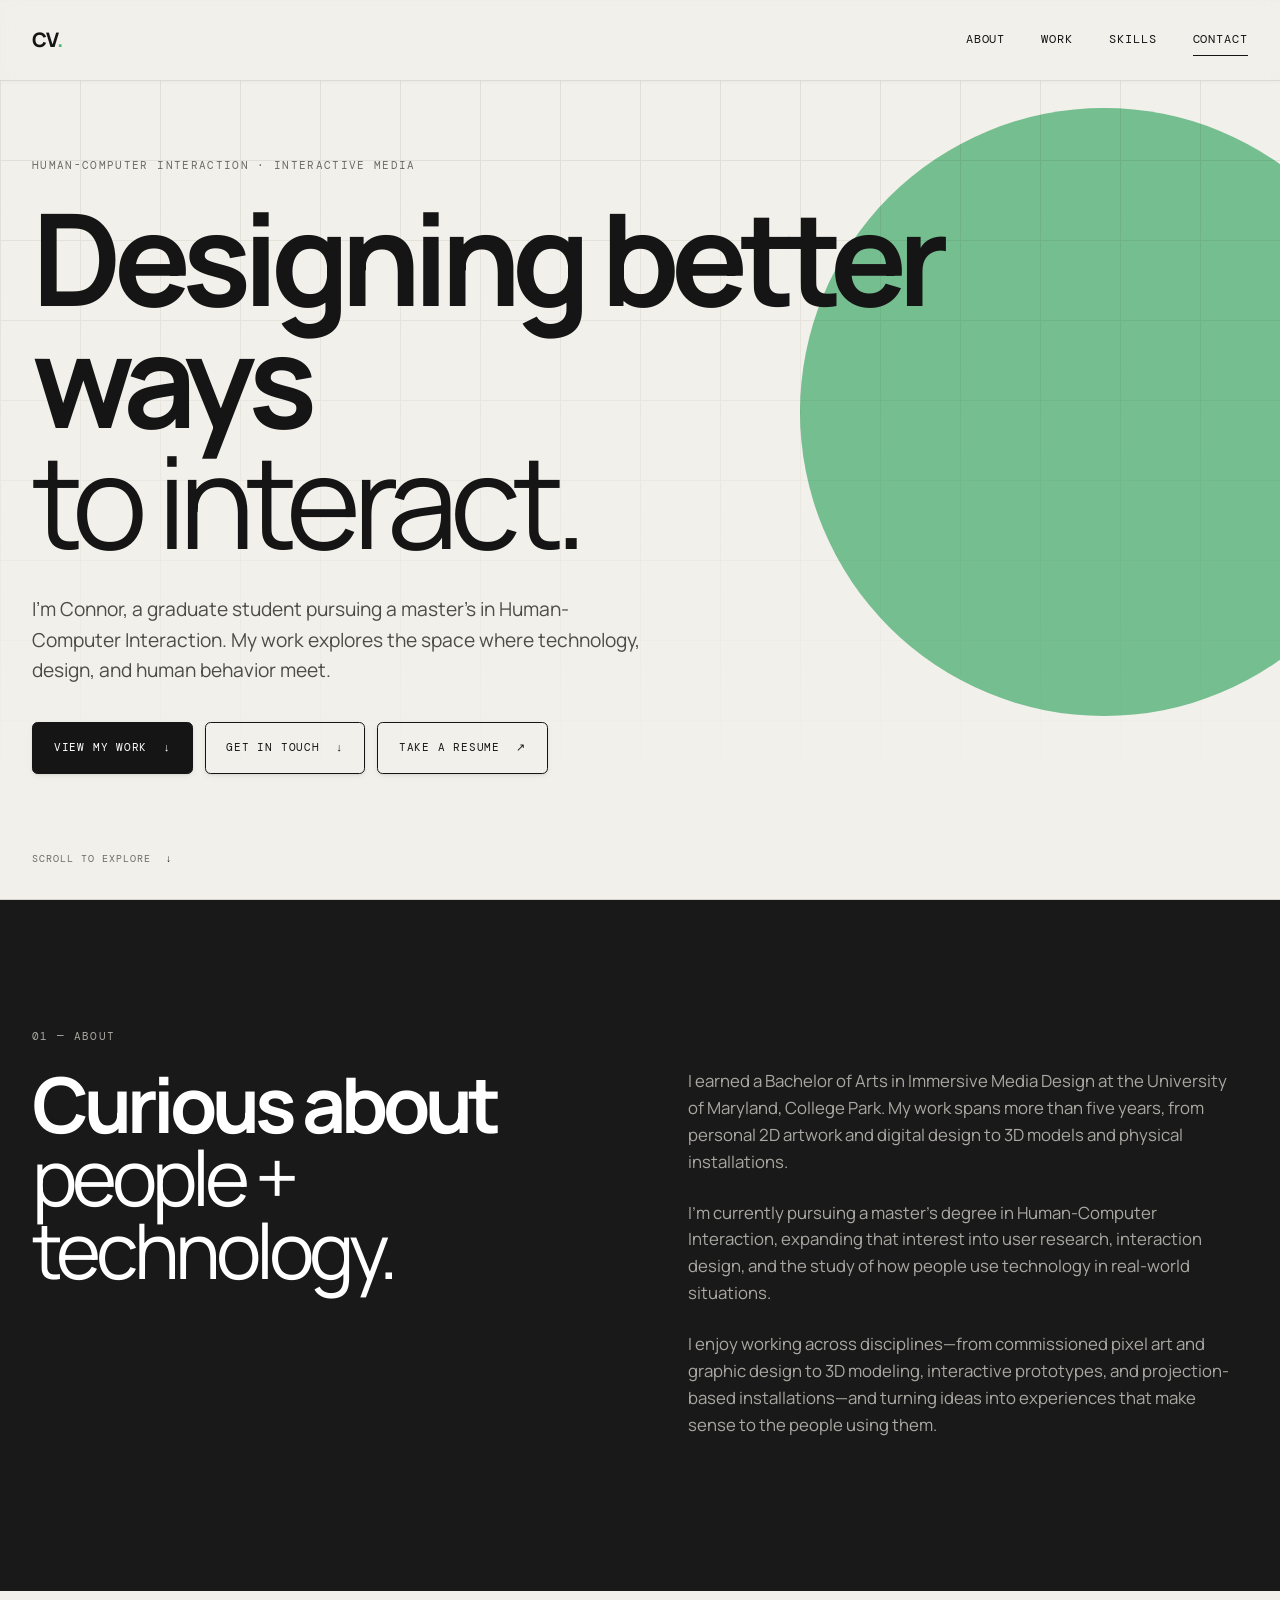
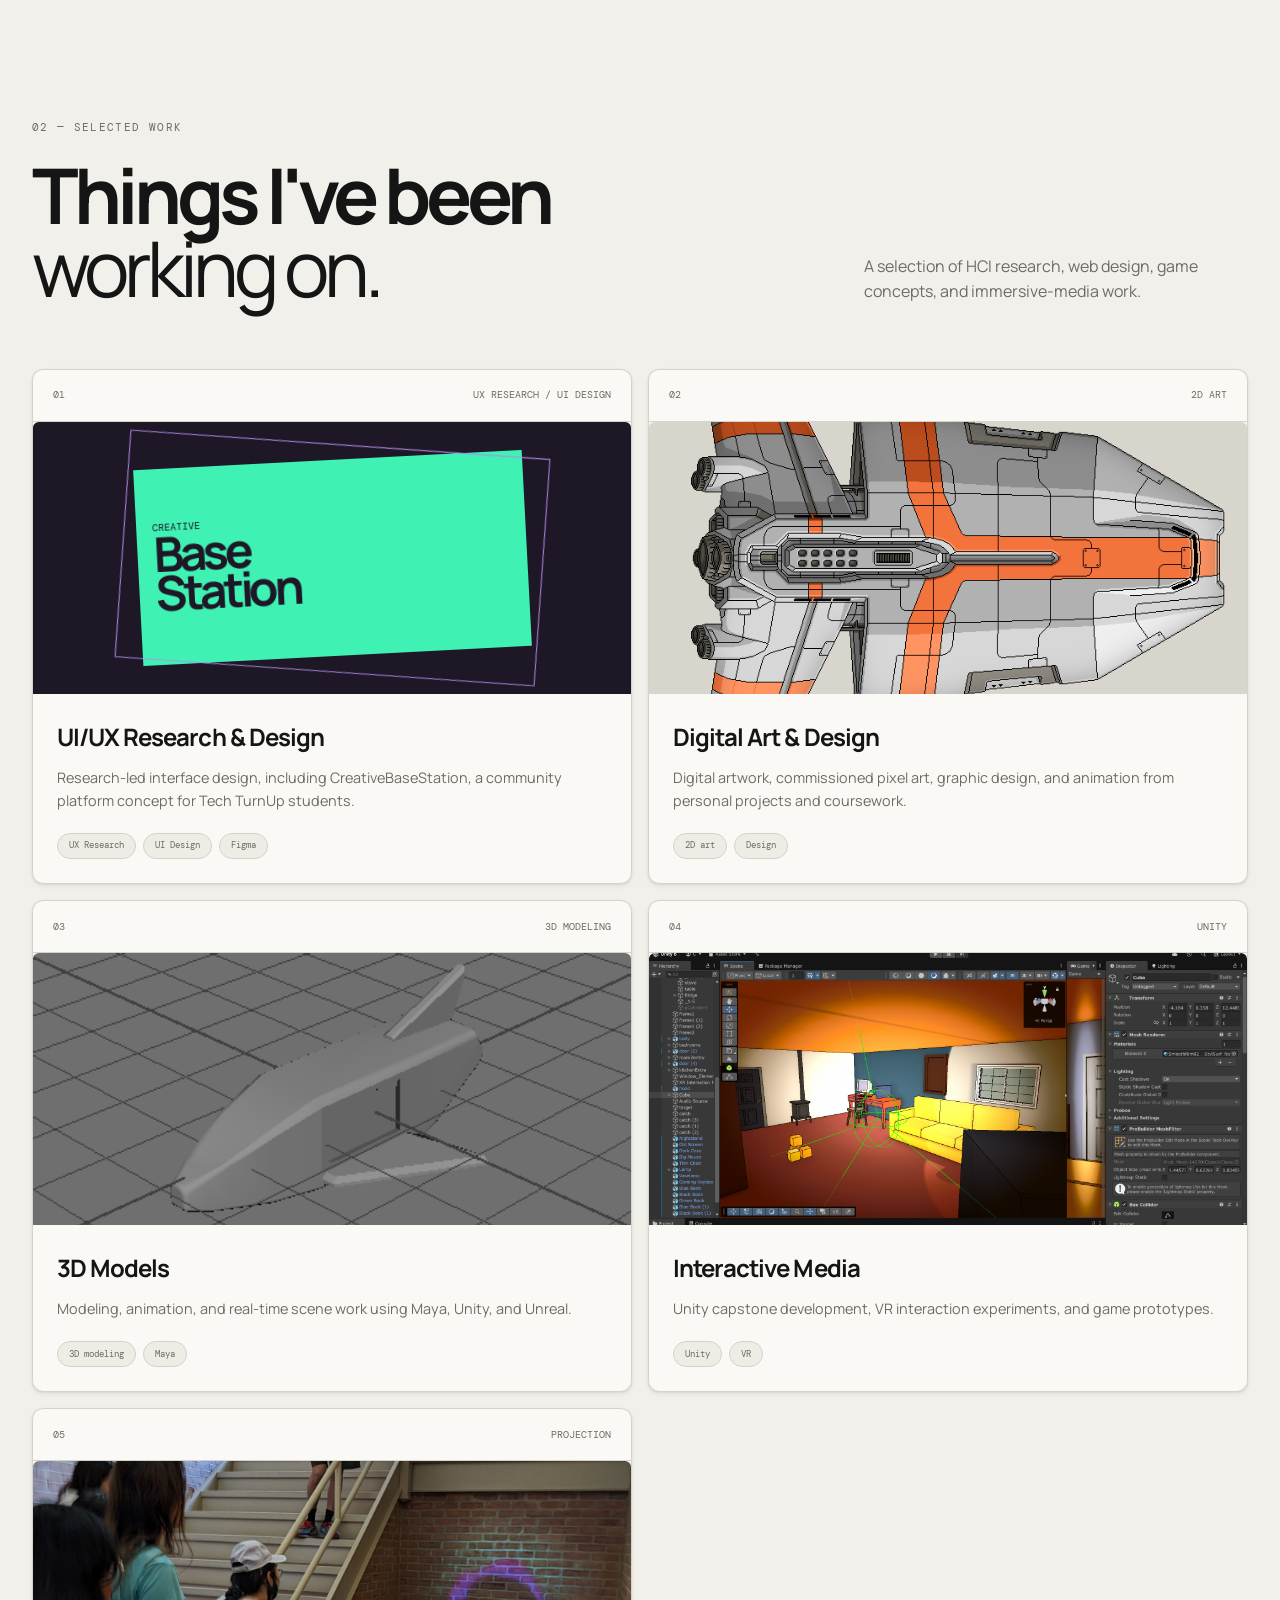
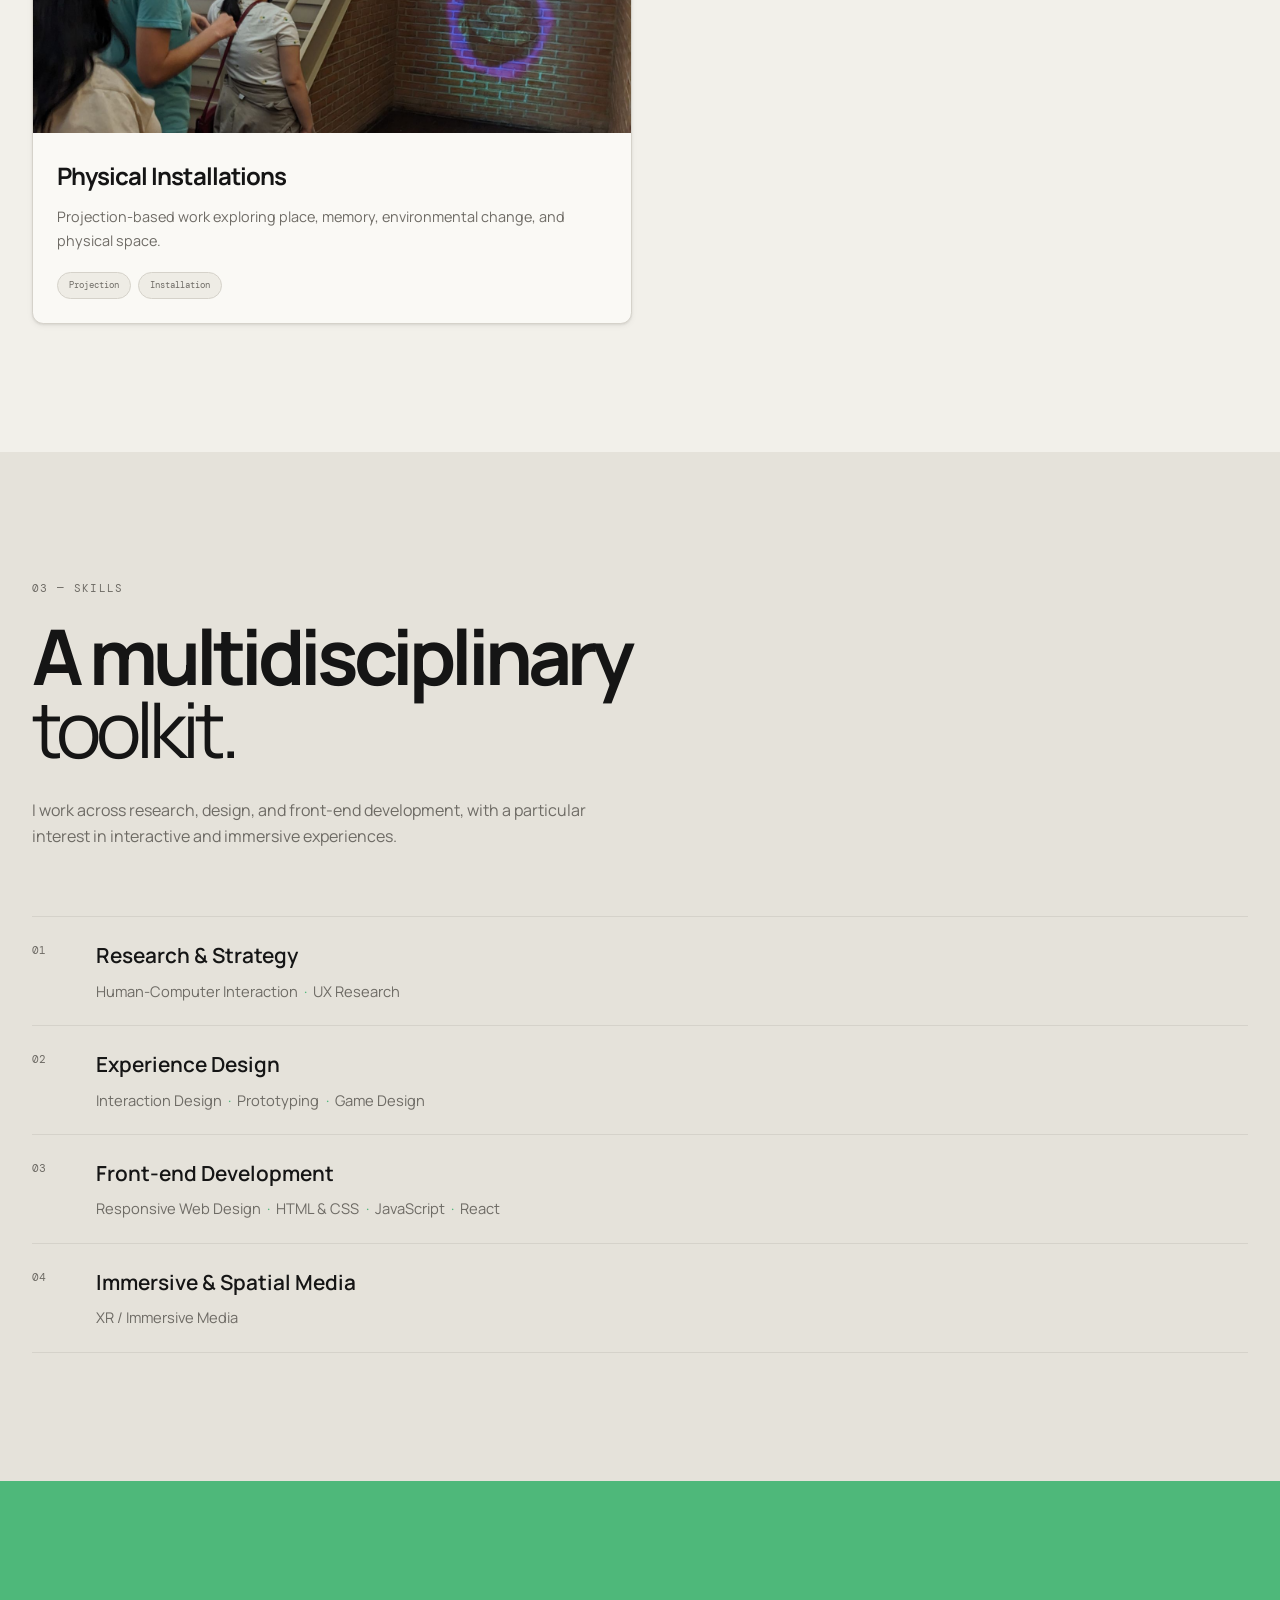
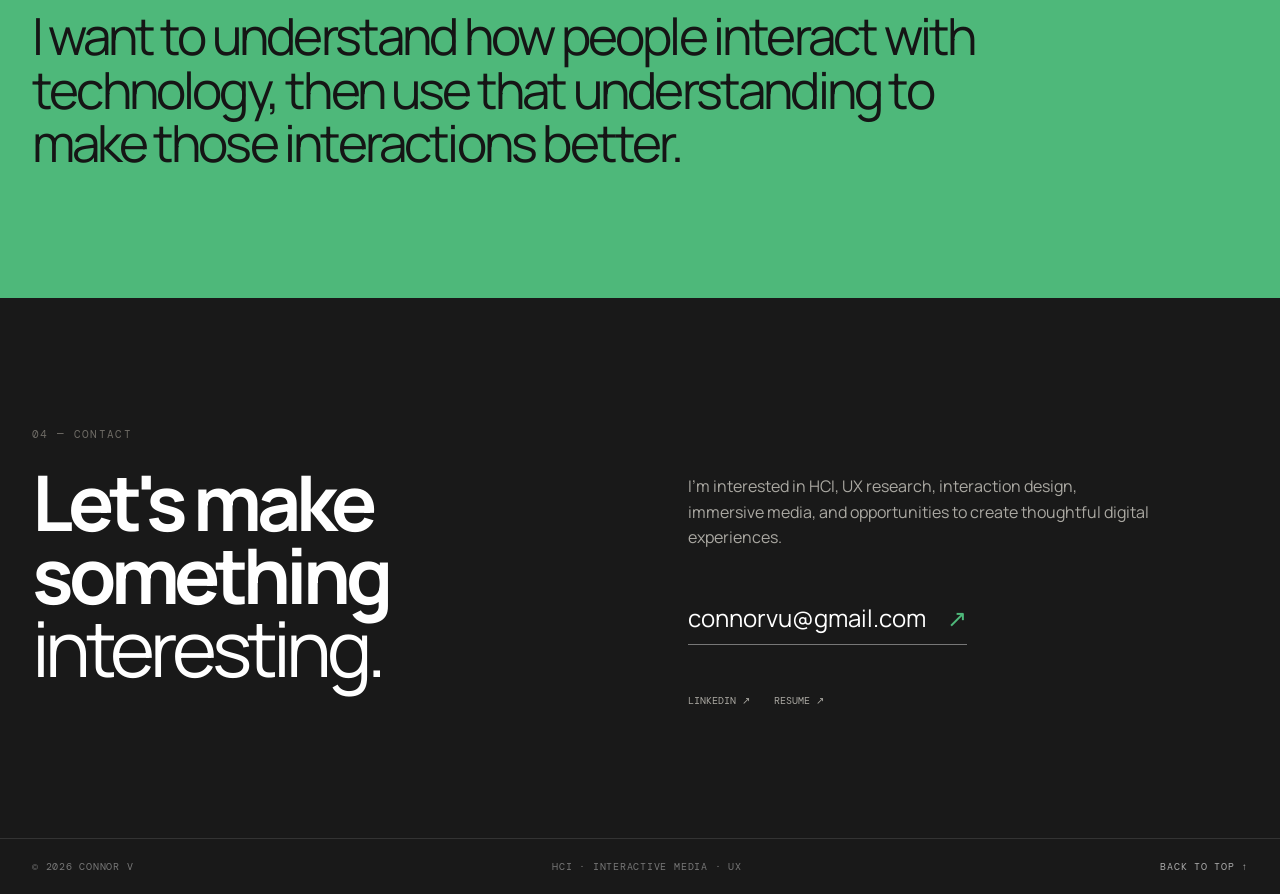
==== commit 36f41daa: "Add files via upload" ====
--- a/index.html
+++ b/index.html
@@ -65,8 +65,16 @@
           </p>
 </div>
 <div class="project-grid">
+<a class="project-card" href="ui-ux-research-design.html">
+<div class="project-top"><span>01</span><span>UX research / UI design</span></div>
+<div class="project-visual portfolio-card-visual ux-card-visual"><div class="ux-card-art"><span>Creative</span><strong>Base<br>Station</strong><i></i></div></div>
+<div class="project-info">
+<h3>UI/UX Research &amp; Design</h3><p>Research-led interface design, including CreativeBaseStation, a community platform concept for Tech TurnUp students.</p>
+<div class="tags"><span>UX Research</span><span>UI Design</span><span>Figma</span></div>
+</div>
+</a>
 <a class="project-card" href="digital-art-design.html">
-<div class="project-top"><span>01</span><span>2D art</span></div>
+<div class="project-top"><span>02</span><span>2D art</span></div>
 <div class="project-visual portfolio-card-visual"><img alt="Digital Art &amp; Design" loading="lazy" src="assets/projects/games/c314bb107456d1b4daa9a0ae0d06cf68.jpg"/></div>
 <div class="project-info">
 <h3>Digital Art &amp; Design</h3><p>Digital artwork, commissioned pixel art, graphic design, and animation from personal projects and coursework.</p>
@@ -74,7 +82,7 @@
 </div>
 </a>
 <a class="project-card" href="3d-models.html">
-<div class="project-top"><span>02</span><span>3D modeling</span></div>
+<div class="project-top"><span>03</span><span>3D modeling</span></div>
 <div class="project-visual portfolio-card-visual"><img alt="3D Models" loading="lazy" src="assets/projects/modeling/4b2443bfa3b2364f48e3e9ef25f0fc33.jpg"/></div>
 <div class="project-info">
 <h3>3D Models</h3><p>Modeling, animation, and real-time scene work using Maya, Unity, and Unreal.</p>
@@ -82,7 +90,7 @@
 </div>
 </a>
 <a class="project-card" href="interactive-media.html">
-<div class="project-top"><span>03</span><span>Unity</span></div>
+<div class="project-top"><span>04</span><span>Unity</span></div>
 <div class="project-visual portfolio-card-visual"><img alt="Interactive Media" loading="lazy" src="assets/projects/unity/950d9461f7787fd98e0f0216bd90d44c.jpg"/></div>
 <div class="project-info">
 <h3>Interactive Media</h3><p>Unity capstone development, VR interaction experiments, and game prototypes.</p>
@@ -90,7 +98,7 @@
 </div>
 </a>
 <a class="project-card" href="physical-installations.html">
-<div class="project-top"><span>04</span><span>Projection</span></div>
+<div class="project-top"><span>05</span><span>Projection</span></div>
 <div class="project-visual portfolio-card-visual"><img alt="Physical Installations" loading="lazy" src="assets/projects/space/b1932865c90029d2c8b261a615fad9dc.jpg"/></div>
 <div class="project-info">
 <h3>Physical Installations</h3><p>Projection-based work exploring place, memory, environmental change, and physical space.</p>
--- a/style.css
+++ b/style.css
@@ -1538,3 +1538,95 @@
   .skills-layout { gap: 2rem; }
   .skills .skill { grid-template-columns: 2.25rem minmax(0, 1fr); }
 }
+
+
+/* UI/UX research and design case study */
+.ux-page { background: var(--bg); }
+.ux-hero { padding-top: 9rem; padding-bottom: 4rem; }
+.ux-hero h1 { max-width: 68rem; font-size: clamp(3.5rem, 9vw, 7.8rem); }
+.ux-hero .project-lede { max-width: 42rem; }
+.ux-hero-panel {
+  position: relative; display: grid; grid-template-columns: minmax(12rem, .8fr) 1.2fr auto;
+  align-items: center; gap: clamp(1.5rem, 5vw, 5rem); margin-top: 3.5rem;
+  padding: clamp(1.5rem, 5vw, 4rem); min-height: 19rem; overflow: hidden;
+  color: #fff; background: #1e1726; border-radius: .65rem;
+}
+.ux-hero-panel h2 { font-size: clamp(2rem, 4vw, 3.5rem); margin-bottom: .8rem; }
+.ux-hero-panel p:not(.eyebrow) { max-width: 35rem; color: #d0c8d7; margin: 0; }
+.ux-hero-panel .eyebrow { color: #bdb0ca; }
+.ux-hero-index { align-self: end; font: .65rem/1.6 "DM Mono",monospace; letter-spacing: .1em; color: #3ff2b4; }
+.ux-hero-mark { position: relative; display: grid; place-content: center; min-height: 11rem; color: #1e1726; background: #3ff2b4; border-radius: 50%; transform: rotate(-8deg); }
+.ux-hero-mark span { z-index: 1; font-size: clamp(2.6rem, 6vw, 5rem); font-weight: 800; letter-spacing: -.12em; }
+.ux-hero-mark i { position: absolute; inset: 1rem -1rem; border: 1px solid #b18be8; border-radius: 50%; transform: rotate(35deg); }
+.ux-hero-mark i:nth-of-type(2) { transform: rotate(-35deg); }
+.ux-hero-mark i:nth-of-type(3) { inset: 2rem -2rem; border-color: #fff; transform: rotate(75deg); }
+.ux-overview { display: grid; grid-template-columns: 1fr 1fr; gap: clamp(2rem, 7vw, 7rem); padding-block: 5rem 7rem; }
+.ux-overview h2 { max-width: 38rem; font-size: clamp(2.3rem, 4.5vw, 4.4rem); line-height: 1.02; }
+.ux-overview-copy { padding-top: 1.2rem; color: var(--muted); }
+.ux-overview-copy > p:first-child { margin-top: 0; }
+.ux-meta { font: .7rem "DM Mono",monospace; text-transform: uppercase; letter-spacing: .06em; color: var(--ink); }
+.ux-facts { display: grid; gap: 0; margin-top: 2rem; border-top: 1px solid var(--line); }
+.ux-facts div { display: grid; grid-template-columns: 7rem 1fr; gap: 1rem; padding: .85rem 0; border-bottom: 1px solid var(--line); }
+.ux-facts span,.ux-research-grid article > span,.ux-deliver-grid article > span { font: .63rem "DM Mono",monospace; text-transform: uppercase; letter-spacing: .08em; color: var(--muted); }
+.ux-facts strong { font-size: .88rem; font-weight: 600; color: var(--ink); }
+.ux-section { background: var(--surface); }
+.ux-research-grid,.ux-deliver-grid { display: grid; grid-template-columns: repeat(3,minmax(0,1fr)); gap: 1rem; }
+.ux-research-grid article,.ux-deliver-grid article { padding: 1.6rem; border: 1px solid var(--line); border-radius: .5rem; background: var(--bg); }
+.ux-research-grid h3,.ux-deliver-grid h3 { margin: 1.5rem 0 .5rem; font-size: 1.25rem; letter-spacing: -.04em; }
+.ux-research-grid p,.ux-deliver-grid p { margin: 0; color: var(--muted); font-size: .9rem; }
+.ux-quote { margin: 3rem 0 0; padding: 2rem 0 0; border-top: 1px solid var(--line); font-size: clamp(1.8rem, 3.4vw, 3.2rem); line-height: 1.15; letter-spacing: -.04em; }
+.ux-quote span { display: block; margin-top: 1rem; font: .65rem "DM Mono",monospace; letter-spacing: .08em; text-transform: uppercase; color: var(--muted); }
+.ux-dark { background: #1e1726; color: #fff; }
+.ux-dark .eyebrow,.ux-dark .section-intro { color: #bdb0ca; }
+.ux-principles { border-top: 1px solid #51465a; }
+.ux-principles article { display: grid; grid-template-columns: 4rem 1fr; gap: 1.5rem; padding: 1.5rem 0; border-bottom: 1px solid #51465a; }
+.ux-principles article > span { color: #3ff2b4; font: .7rem "DM Mono",monospace; padding-top: .35rem; }
+.ux-principles h3 { margin: 0 0 .35rem; font-size: clamp(1.25rem, 2.2vw, 1.8rem); }
+.ux-principles p { margin: 0; color: #c9c1d0; }
+.ux-feature-list { border-top: 1px solid var(--line); }
+.ux-feature-list article { display: grid; grid-template-columns: 4rem 1fr; gap: 1.5rem; padding: 1.35rem 0; border-bottom: 1px solid var(--line); }
+.ux-feature-list article > span { font: .68rem "DM Mono",monospace; color: var(--accent); padding-top: .25rem; }
+.ux-feature-list h3 { margin: 0 0 .3rem; font-size: 1.25rem; }
+.ux-feature-list p { margin: 0; color: var(--muted); }
+.ux-brand { background: #e5e2da; }
+.ux-swatches { display: grid; grid-template-columns: repeat(4,1fr); gap: .8rem; }
+.ux-swatches > div { display: grid; gap: .6rem; }
+.ux-swatches span { display: block; aspect-ratio: 1.8; border-radius: .4rem; background: var(--swatch); border: 1px solid rgba(0,0,0,.08); }
+.ux-swatches div:nth-child(1) { --swatch: #3ff2b4; }
+.ux-swatches div:nth-child(2) { --swatch: #1e1726; }
+.ux-swatches div:nth-child(3) { --swatch: #7046a5; }
+.ux-swatches div:nth-child(4) { --swatch: #fff; }
+.ux-swatches strong { font-size: .9rem; }
+.ux-swatches code { color: var(--muted); font: .7rem "DM Mono",monospace; }
+.ux-brand-note { max-width: 42rem; margin-top: 2rem; color: var(--muted); }
+.ux-deliver-grid { grid-template-columns: repeat(3,minmax(0,1fr)); }
+.ux-pdf-panel { display: grid; grid-template-columns: minmax(15rem,.75fr) 1.25fr; gap: 2rem; margin-top: 4rem; padding: clamp(1.25rem,3vw,2.5rem); border: 1px solid var(--line); border-radius: .6rem; background: var(--bg); }
+.ux-pdf-panel h3 { margin: 0 0 .8rem; font-size: 1.6rem; }
+.ux-pdf-panel p:not(.eyebrow) { color: var(--muted); font-size: .9rem; }
+.ux-pdf-frame { min-height: 28rem; background: #d8d5cc; }
+.ux-pdf-frame iframe { display: block; width: 100%; height: 100%; min-height: 28rem; border: 0; }
+.ux-download { display: inline-block; margin: 1rem 0 0 1rem; font: .67rem "DM Mono",monospace; text-transform: uppercase; }
+.ux-umd-links { background: var(--dark); color: #fff; }
+.ux-umd-links .eyebrow,.ux-umd-links .section-intro { color: var(--dark-muted); }
+.ux-umd-links h2 { margin-bottom: 1rem; }
+.ux-link-row { display: flex; flex-wrap: wrap; gap: .75rem; margin-top: 2rem; }
+.ux-link-row .button.secondary { border-color: #aaa; color: #fff; }
+.ux-link-row .button.secondary:hover { color: var(--ink); }
+.ux-link-note { color: var(--dark-muted); font-size: .8rem; margin-top: 1.5rem; }
+.ux-card-visual { display: grid; place-items: center; background: #1e1726 !important; }
+.ux-card-art { position: relative; display: grid; align-content: center; width: 65%; height: 72%; padding: 1rem; color: #1e1726; background: #3ff2b4; transform: rotate(-3deg); }
+.ux-card-art span { font: .6rem "DM Mono",monospace; text-transform: uppercase; }
+.ux-card-art strong { font-size: clamp(1.5rem,4vw,3rem); line-height: .82; letter-spacing: -.09em; }
+.ux-card-art i { position: absolute; inset: -1rem; border: 1px solid #b18be8; transform: rotate(7deg); }
+@media(max-width:48rem) {
+  .ux-hero { padding-top: 7rem; }
+  .ux-hero-panel,.ux-overview,.ux-pdf-panel { grid-template-columns: 1fr; }
+  .ux-hero-mark { width: min(15rem,70%); min-height: 9rem; }
+  .ux-hero-index { position: absolute; right: 1.5rem; bottom: 1.5rem; }
+  .ux-overview { padding-block: 3rem 4rem; }
+  .ux-research-grid,.ux-deliver-grid { grid-template-columns: 1fr; }
+  .ux-swatches { grid-template-columns: repeat(2,1fr); }
+  .ux-pdf-frame,.ux-pdf-frame iframe { min-height: 70vh; }
+  .ux-link-row { flex-direction: column; align-items: stretch; }
+  .ux-download { margin-left: 0; display: block; }
+}
